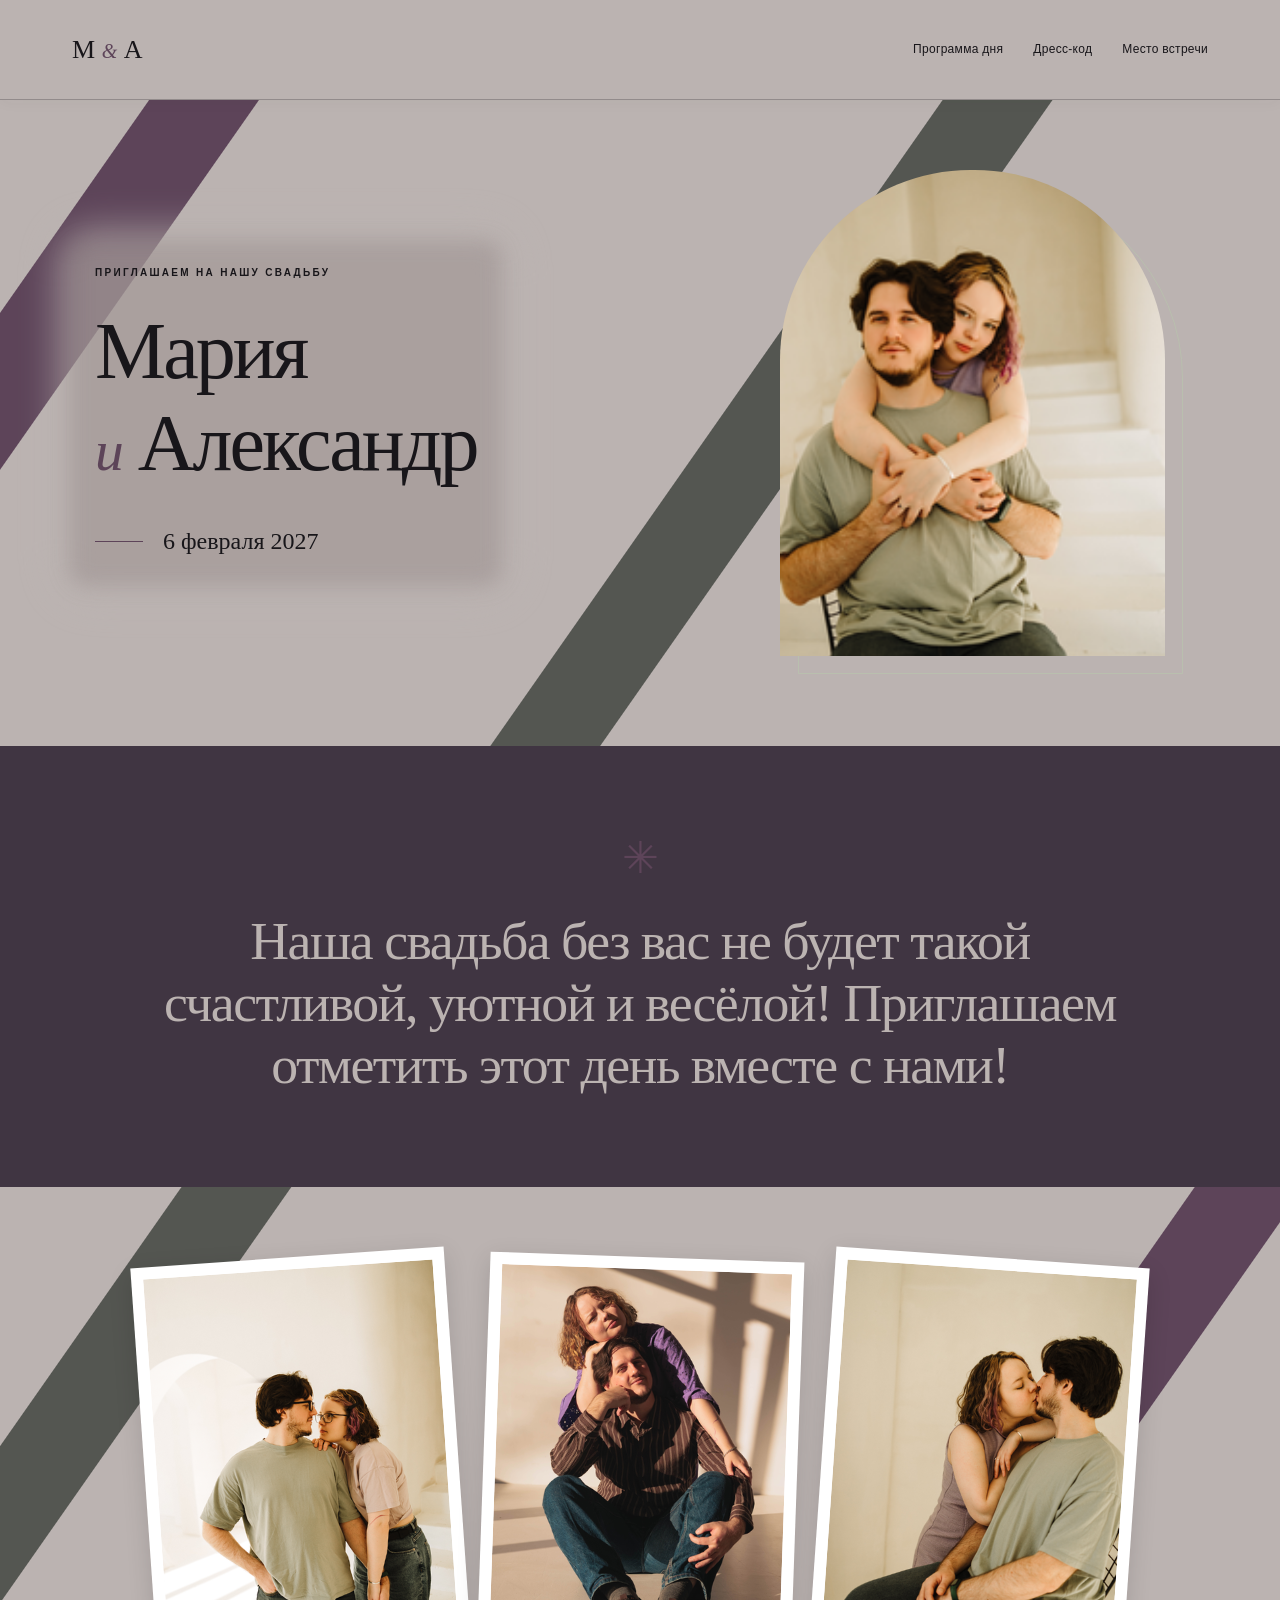
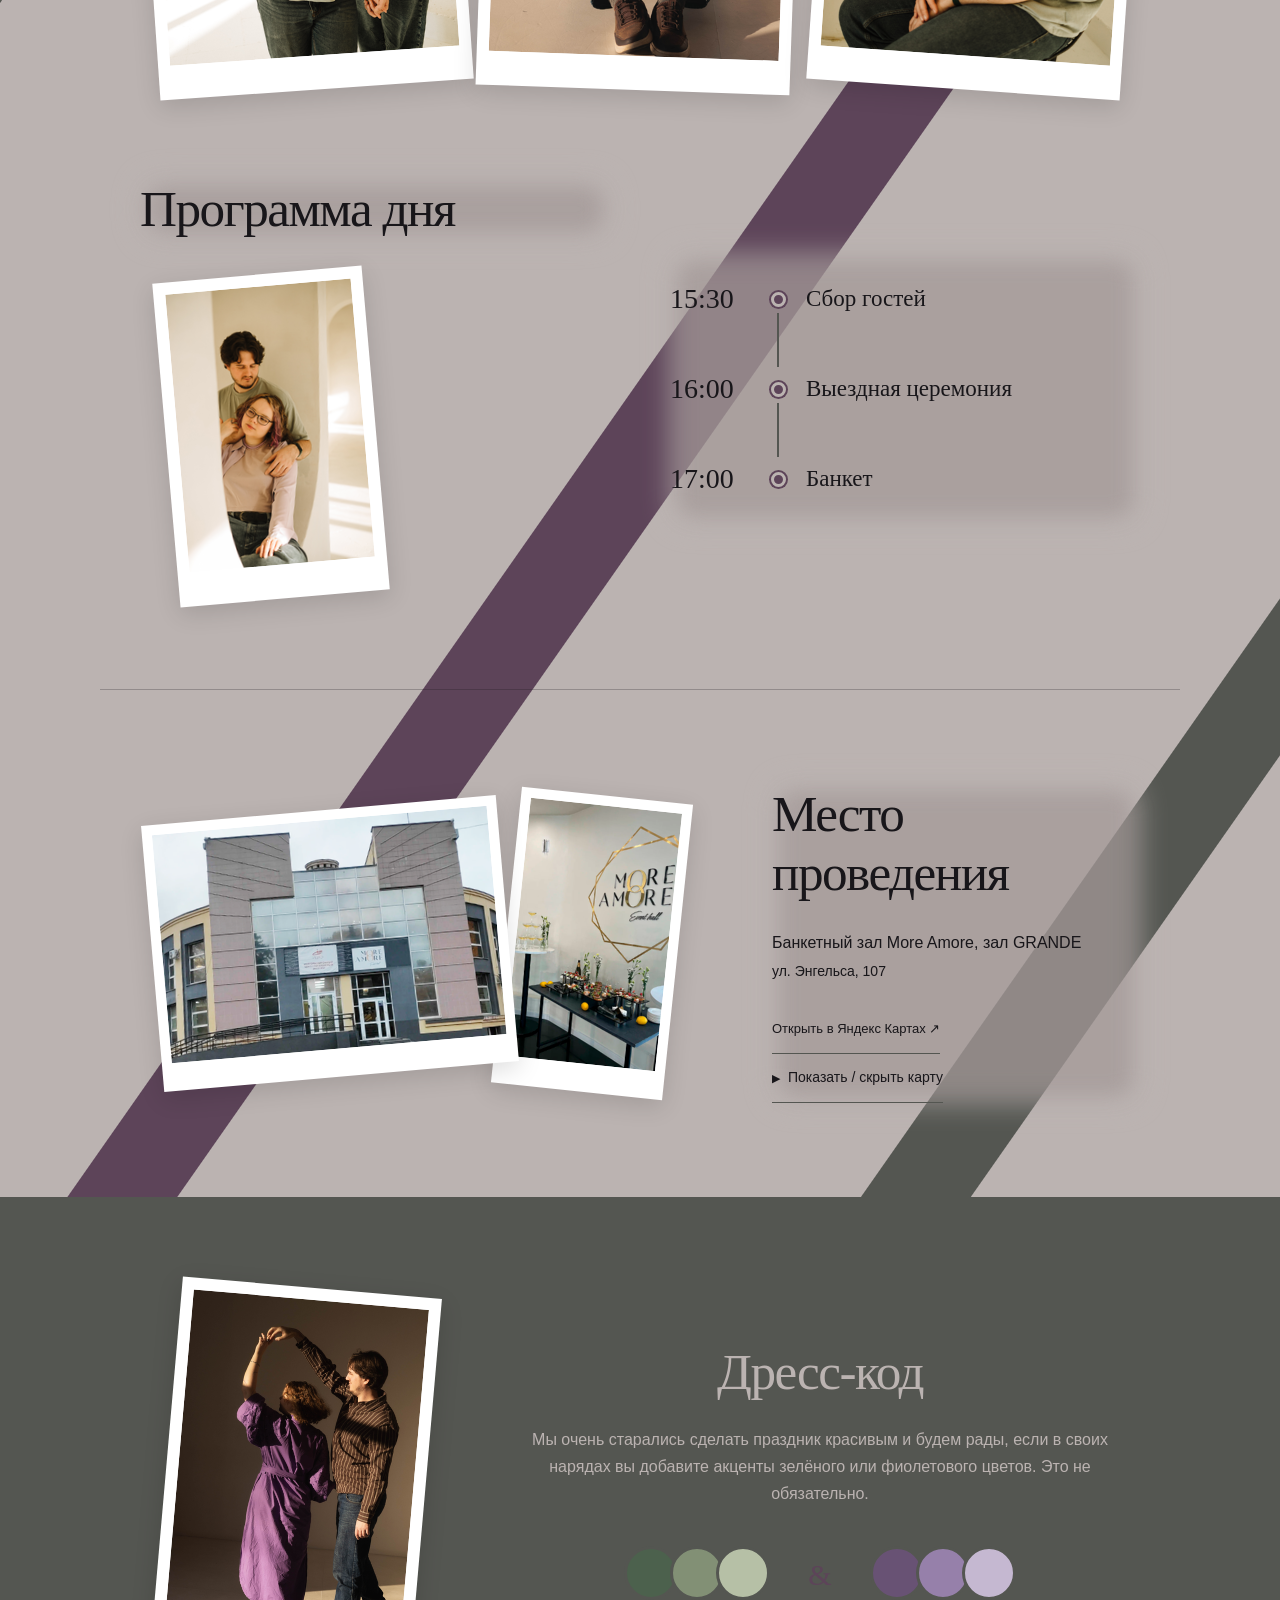
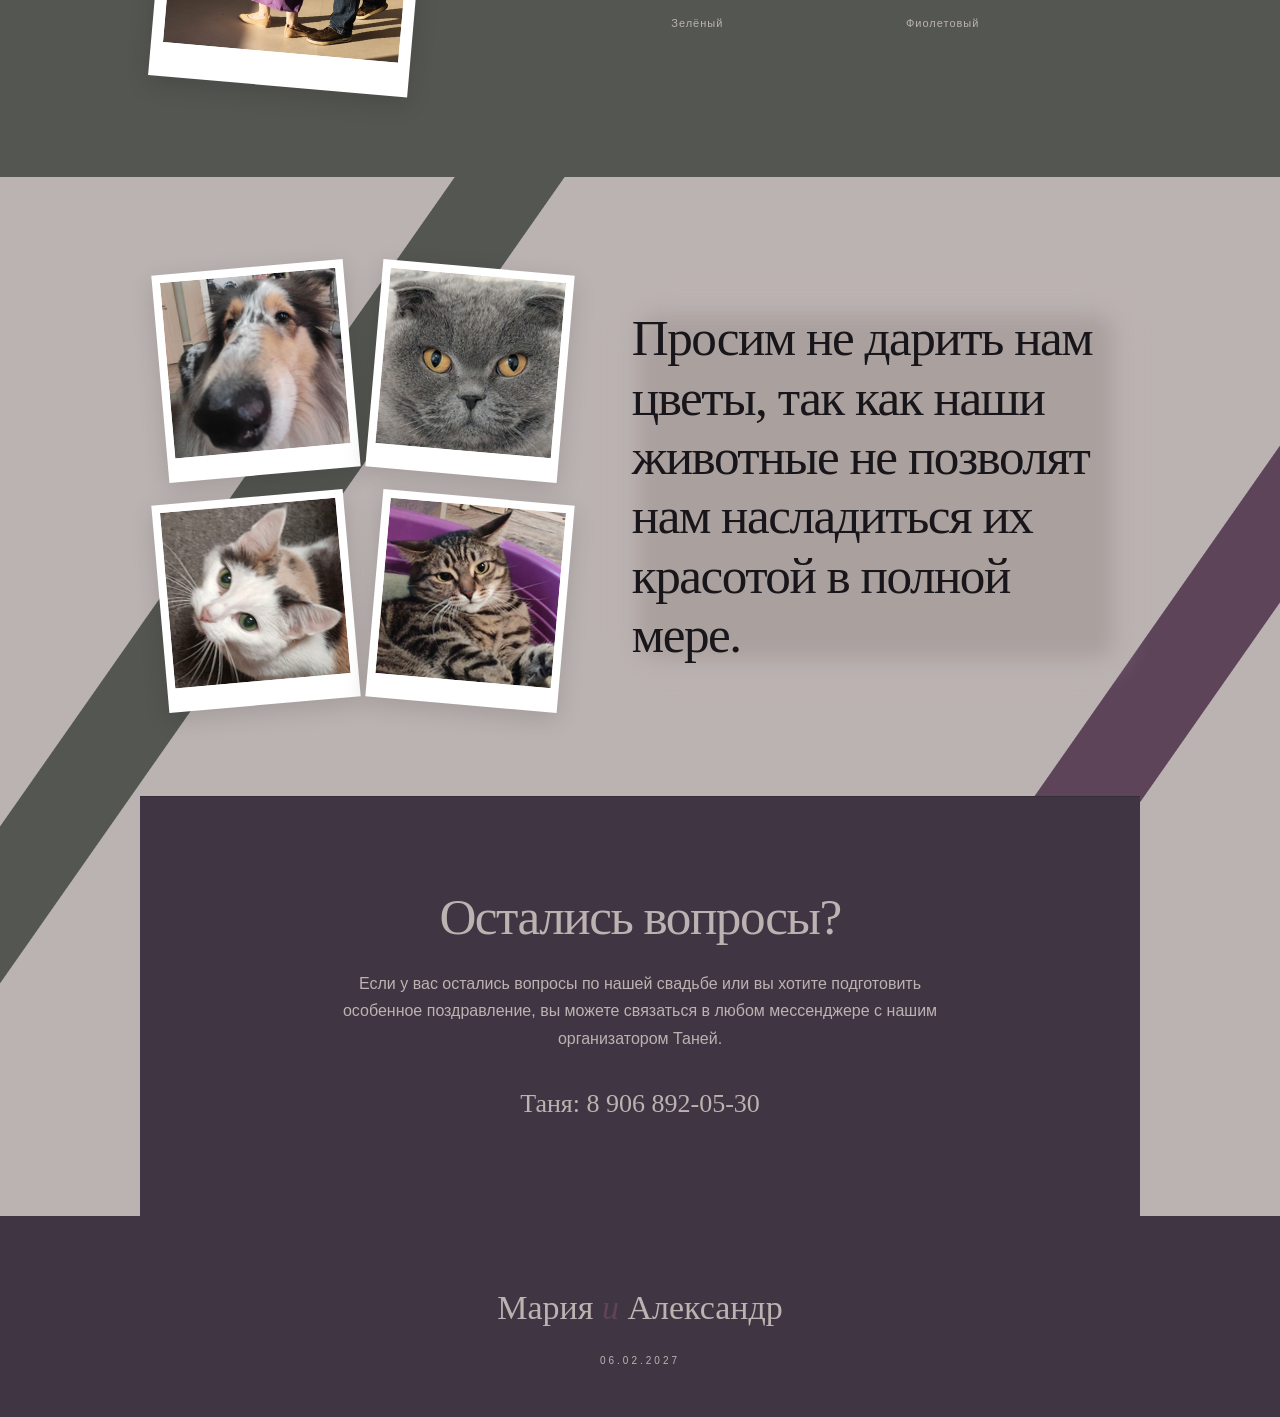
==== index.html @ 4d0e6986 "Add wedding invitation project" ====
<!doctype html>
<html lang="ru">
<head>
  <meta charset="utf-8">
  <meta name="viewport" content="width=device-width, initial-scale=1, viewport-fit=cover">
  <meta name="format-detection" content="telephone=no">
  <meta name="description" content="Приглашаем на свадьбу Марии и Александра 6 февраля 2027 года. Программа дня, место встречи и пожелания для гостей.">
  <meta name="theme-color" content="  #E7DCEC">
  <title>Мария и Александр — 6 февраля 2027</title>
  <link rel="stylesheet" href="styles.css">
  <script src="screen-image-previews.js" defer></script>
  <script src="map-disclosure.js" defer></script>
</head>
<body class="wedding-page">
  <header class="masthead"><a class="monogram" href="#home" aria-label="В начало приглашения">М <span>&</span> А</a><nav aria-label="Разделы приглашения"><a href="#day">Программа дня</a><a href="#dress">Дресс-код</a><a href="#place">Место встречи</a></nav></header>
  <main id="home">
    <section class="hero hero--readable" aria-labelledby="names">
      <div class="hero-copy">
        <p class="eyebrow">ПРИГЛАШАЕМ НА НАШУ СВАДЬБУ</p>
        <h1 id="names">Мария<br><span class="ampersand">и</span> Александр</h1>
        <div class="hero-date"><span class="date-line"></span><time datetime="2027-02-06">6 февраля 2027</time></div>
      </div>
      <figure class="hero-photo"><picture class="screen-preview photo-frame" style="--photo-ratio: 493 / 622"><source media="screen" srcset="assets/images_person/previews/9-800.png"><img data-image-id="hero" src="assets/images_person/9.jpg" width="4480" height="6720" alt="Мария и Александр" fetchpriority="high"></picture></figure>
    </section>

    <section class="invitation section-pad" aria-label="Приглашение на свадьбу">
      <span class="little-flower" aria-hidden="true">✳</span>
      
      <p>Наша свадьба без вас не будет такой счастливой, уютной и весёлой! Приглашаем отметить этот день вместе с нами!</p>
    </section>

    <div class="photo-story" aria-label="Свадебные фотокарточки">
      <figure class="photo-card"><span class="story-photo"><picture class="screen-preview photo-frame" style="--photo-ratio: 3 / 4"><source media="screen" srcset="assets/images_person/previews/3-800.png"><img data-image-id="story-2" src="assets/images_person/3.jpg" width="4480" height="6720" loading="lazy" alt="Мария и Александр"></picture></span></figure>
      <figure class="photo-card"><span class="story-photo"><picture class="screen-preview photo-frame" style="--photo-ratio: 3 / 4"><source media="screen" srcset="assets/images_person/previews/16-800.png"><img data-image-id="story" src="assets/images_person/16.jpg" width="1707" height="2560" loading="lazy" alt="Мария и Александр"></picture></span></figure>
      <figure class="photo-card"><span class="story-photo"><picture class="screen-preview photo-frame" style="--photo-ratio: 3 / 4"><source media="screen" srcset="assets/images_person/previews/6-800.png"><img data-image-id="story-3" src="assets/images_person/6.jpg" width="4480" height="6720" loading="lazy" alt="Мария и Александр"></picture></span></figure>
    </div>

    <section class="day section-pad" id="day" aria-labelledby="day-title">
      <div class="section-heading"><h2 id="day-title">Программа дня</h2><figure class="photo-card day-photo"><picture class="screen-preview photo-frame" style="--photo-ratio: 365 / 547"><source media="screen" srcset="assets/images_person/previews/13-800.png"><img data-image-id="day" src="assets/images_person/13.jpg" width="4480" height="6720" loading="lazy" alt="Мария и Александр"></picture></figure></div>
      <ol class="timeline">
        <li><time datetime="2027-02-06T15:30">15:30</time><span class="timeline-dot" aria-hidden="true"></span><h3>Сбор гостей</h3></li>
        <li><time datetime="2027-02-06T16:00">16:00</time><span class="timeline-dot" aria-hidden="true"></span><h3>Выездная церемония</h3></li>
        <li><time datetime="2027-02-06T17:00">17:00</time><span class="timeline-dot" aria-hidden="true"></span><h3>Банкет</h3></li>
      </ol>
    </section>

    <section class="place place--wide-photo section-pad" id="place" aria-labelledby="place-title">
      <div class="location-photos"><figure class="location-exterior"><picture class="screen-preview photo-frame" style="--photo-ratio: 868 / 592"><source media="screen" srcset="assets/images/previews/location_1-800.png"><img data-image-id="location-exterior" src="assets/images/location_1.png" width="868" height="592" loading="lazy" alt="Фасад здания More Amore и вход в банкетный зал"></picture></figure><figure class="location-interior"><picture class="screen-preview photo-frame" style="--photo-ratio: 363 / 621"><source media="screen" srcset="assets/images/previews/location_2-200.png"><img data-image-id="location-interior" src="assets/images/location_2.png" width="363" height="621" loading="lazy" alt="Интерьер More Amore: зона с фуршетным столом"></picture></figure></div>
      <div class="place-copy"><h2 id="place-title">Место проведения</h2><p class="venue">Банкетный зал More Amore, зал GRANDE</p><p class="address">ул. Энгельса, 107</p>
        <p><a class="map-link" href="https://yandex.ru/maps/-/CXfKfY5Y" target="_blank" rel="noopener noreferrer">Открыть в Яндекс Картах ↗</a></p>
        <button class="map-toggle" type="button" aria-expanded="false" aria-controls="venue-map">Показать / скрыть карту</button>
      </div>
      <div class="venue-map" id="venue-map" hidden>
        <a href="https://yandex.ru/maps/org/more_amore/31075054813/?utm_medium=mapframe&amp;utm_source=maps" class="map-credit" style="top:0">Море Аморе</a>
        <a href="https://yandex.ru/maps/56/chelyabinsk/category/banquet_hall/184108315/?utm_medium=mapframe&amp;utm_source=maps" class="map-credit" style="top:14px">Банкетный зал в Челябинске</a>
        <a href="https://yandex.ru/maps/56/chelyabinsk/category/rental_of_venues_for_cultural_events/15215599314/?utm_medium=mapframe&amp;utm_source=maps" class="map-credit" style="top:28px">Аренда площадок для культурно-массовых мероприятий в Челябинске</a>
        <iframe title="Море Аморе — место проведения свадьбы на Яндекс Картах" src="https://yandex.ru/map-widget/v1/org/more_amore/31075054813/?ll=61.381093%2C55.147762&amp;z=16" width="560" height="400" loading="lazy" allowfullscreen></iframe>
      </div>
    </section>

    <section class="dress section-pad" id="dress" aria-labelledby="dress-title"><figure class="photo-card dress-photo"><picture class="screen-preview photo-frame" style="--photo-ratio: 452 / 678"><source media="screen" srcset="assets/images_person/previews/2-800.png"><img data-image-id="dress" src="assets/images_person/2.jpg" width="1707" height="2560" loading="lazy" alt="Мария и Александр"></picture></figure><div class="dress-copy"><h2 id="dress-title">Дресс-код</h2><p>Мы очень старались сделать праздник красивым и будем рады, если в своих нарядах вы добавите акценты зелёного или фиолетового цветов. Это не обязательно.</p><div class="palette"><div><div class="swatches greens" aria-hidden="true"><span></span><span></span><span></span></div><span>Зелёный</span></div><span class="palette-and" aria-hidden="true">&</span><div><div class="swatches purples" aria-hidden="true"><span></span><span></span><span></span></div><span>Фиолетовый</span></div></div></div></section>

    <section class="wishes section-pad" aria-label="Пожелание о цветах"><div class="animal-cards"><figure><picture class="screen-preview photo-frame" style="--photo-ratio: 718 / 718"><source media="screen" srcset="animals/previews/photo_5373163315078570329_y-400.png"><img data-image-id="animal-1" src="animals/photo_5373163315078570329_y.jpg" loading="lazy" alt="Собака крупным планом" width="718" height="718"></picture></figure><figure><picture class="screen-preview photo-frame" style="--photo-ratio: 964 / 964"><source media="screen" srcset="animals/previews/photo_5417868611755386280_y-800.png"><img data-image-id="animal-2" src="animals/photo_5417868611755386280_y.jpg" loading="lazy" alt="Серый кот с янтарными глазами" width="964" height="964"></picture></figure><figure><picture class="screen-preview photo-frame" style="--photo-ratio: 794 / 794"><source media="screen" srcset="animals/previews/photo_5417868611755386284_y-400.png"><img data-image-id="animal-3" src="animals/photo_5417868611755386284_y.jpg" loading="lazy" alt="Трёхцветная кошка с зелёными глазами" width="794" height="794"></picture></figure><figure><picture class="screen-preview photo-frame" style="--photo-ratio: 568 / 568"><source media="screen" srcset="animals/previews/photo_5417868611755386286_y-400.png"><img data-image-id="animal-4" src="animals/photo_5417868611755386286_y.jpg" loading="lazy" alt="Полосатый кот" width="568" height="568"></picture></figure></div><p class="flowers-message">Просим не дарить нам цветы, так как наши животные не позволят нам насладиться их красотой в полной мере.</p></section>

    <section class="contact section-pad" aria-labelledby="contact-title"><h2 id="contact-title">Остались вопросы?</h2><p>Если у вас остались вопросы по нашей свадьбе или вы хотите подготовить особенное поздравление, вы можете связаться в любом мессенджере с нашим организатором Таней.</p><p class="phone">Таня: <span>8 906 892-05-30</span></p></section>
  </main>
  <footer><div>Мария <span>и</span> Александр</div><time datetime="2027-02-06">06.02.2027</time></footer>
</body>
</html>
---- styles.css ----
:root{color-scheme:light;--paper:#f7f5ef;--ink:#303b32;--green:#65745e;--purple:#8a789c;--line:#d9dcd1;--serif:Georgia,'Times New Roman',serif;--sans:Arial,Helvetica,sans-serif}*{box-sizing:border-box}html{scroll-padding-top:24px}body{margin:0;background:var(--paper);color:var(--ink);font-family:var(--sans);font-size:16px;line-height:1.7;padding-left:env(safe-area-inset-left);padding-right:env(safe-area-inset-right)}a{color:inherit}a:focus-visible{outline:2px solid var(--purple);outline-offset:6px}img{display:block;max-width:100%;height:auto}figure,p,h1,h2,h3{margin:0}h1,h2,h3{font-family:var(--serif);font-weight:400}h2{font-size:clamp(34px,4vw,52px);line-height:1.16;letter-spacing:-1.5px}p{color:#596056}.eyebrow{font-size:10px;letter-spacing:2.3px;font-weight:600;color:var(--green);margin-bottom:24px}.masthead{max-width:1200px;margin:auto;min-height:100px;display:flex;align-items:center;justify-content:space-between;border-bottom:1px solid var(--line);padding:16px 32px;font-size:10px;letter-spacing:1.6px}.masthead a{text-decoration:none}.monogram{font:26px var(--serif);letter-spacing:0}.monogram span{color:var(--purple);font-style:italic;font-size:20px}.masthead>a:last-child{padding:12px 0}.masthead>a:last-child span{margin-left:14px}.hero{max-width:1200px;margin:0 auto;position:relative;display:grid;grid-template-columns:1.15fr 1fr;align-items:center;gap:30px;padding:70px 75px 90px 55px}.hero h1{font-size:clamp(52px,6.4vw,80px);line-height:1.15;letter-spacing:-3px}.ampersand{color:var(--purple);font-style:italic;font-size:.72em}.hero-date{display:flex;align-items:center;gap:20px;margin-top:32px;font-family:var(--serif);font-size:24px}.date-line{width:48px;height:1px;background:var(--purple)}.hero-note{font-size:13px;line-height:1.8;margin-top:28px}.hero-photo{position:relative;max-width:385px;justify-self:end;width:100%}.hero-photo:before{content:'';position:absolute;inset:18px -18px -18px 18px;border:1px solid #b9bfae;border-radius:190px 190px 0 0;z-index:-1}.hero-photo img{width:100%;border-radius:190px 190px 0 0}.hero-photo figcaption{font-size:8px;letter-spacing:1.8px;text-align:center;margin-top:18px}.hero-side{position:absolute;right:12px;top:40%;writing-mode:vertical-rl;font-size:8px;letter-spacing:2px;color:var(--green)}.section-pad{padding:90px 40px}.invitation{text-align:center;background:#eeeee5}.invitation>p:last-child{max-width:560px;margin:25px auto 0;font-size:16px}.little-flower{display:block;font-size:44px;line-height:1;color:var(--purple);margin-bottom:30px}.invitation h2{font-size:clamp(36px,4.2vw,54px)}.day{max-width:1080px;margin:auto;display:grid;grid-template-columns:1fr 1fr;gap:60px}.section-heading>p:last-child{font-size:14px;margin-top:24px}.timeline{list-style:none;padding:0;margin:0}.timeline li{display:grid;grid-template-columns:80px 24px 1fr;align-items:center;gap:16px;position:relative;min-height:90px}.timeline time{font:28px var(--serif);color:var(--purple)}.timeline-dot{width:7px;height:7px;background:var(--green);border-radius:50%;justify-self:center;position:relative}.timeline li:not(:last-child) .timeline-dot:after{content:'';position:absolute;top:14px;left:3px;height:62px;width:1px;background:var(--line)}.timeline h3{font-size:23px;line-height:1.3}.place{display:grid;grid-template-columns:1fr 1fr;gap:80px;align-items:center;max-width:1080px;margin:auto;border-top:1px solid var(--line)}.place-art{text-align:center;background:#e7e9df;padding:44px 30px 24px}.arch{border:1px solid #a2ac97;border-radius:150px 150px 0 0;min-height:300px;max-width:260px;margin:auto;display:flex;flex-direction:column;align-items:center;justify-content:center}.arch>span:first-child{font:54px/.95 var(--serif);color:var(--green)}.arch i{font-weight:400}.arch-star{font-size:35px;color:var(--purple);margin-top:28px}.place-art>p{font-size:8px;letter-spacing:2px;margin-top:20px}.venue{margin-top:26px;font-size:16px;color:var(--ink)}.address{font-size:14px;margin-top:4px}.map-link{display:inline-flex;gap:32px;align-items:center;min-height:48px;border-bottom:1px solid var(--green);font-size:13px;text-decoration:none;margin-top:22px}.map-link:hover{color:var(--purple)}.dress{text-align:center;background:#eeebf1}.dress>p:not(.eyebrow){max-width:620px;margin:25px auto 0}.palette{display:flex;justify-content:center;align-items:center;gap:38px;margin-top:38px}.palette>div>span{font-size:11px;letter-spacing:1px;display:block;margin-top:14px}.swatches{display:flex;padding-left:8px}.swatches span{width:54px;height:54px;border-radius:50%;border:3px solid #eeebf1;margin-left:-8px}.greens span:nth-child(1){background:#4c614d}.greens span:nth-child(2){background:#829075}.greens span:nth-child(3){background:#b6c0a6}.purples span:nth-child(1){background:#685274}.purples span:nth-child(2){background:#9680aa}.purples span:nth-child(3){background:#c5b8d1}.palette-and{font:30px var(--serif);color:var(--purple);margin-bottom:28px}.wishes{max-width:1040px;margin:auto;display:grid;grid-template-columns:1fr 1fr;gap:80px;align-items:center}.wishes figure{max-width:340px;transform:rotate(-3deg);padding:12px 12px 32px;background:#fff;box-shadow:0 5px 20px #303b3210}.wishes p:not(.eyebrow){margin-top:24px;font-size:15px}.small-heart{display:block;font:40px var(--serif);color:var(--purple);margin-top:20px}.contact{text-align:center;border-top:1px solid var(--line);max-width:1000px;margin:auto}.contact>p:not(.eyebrow):not(.phone){max-width:600px;margin:24px auto 0}.phone{font-family:var(--serif);font-size:26px;margin-top:30px;color:var(--ink)}.phone span{white-space:nowrap;user-select:text;-webkit-user-select:text}footer{text-align:center;background:#e4e8dd;padding:55px 24px calc(45px + env(safe-area-inset-bottom))}footer>p{font-size:12px;letter-spacing:1px}footer>div{font:34px var(--serif);margin:18px 0;color:var(--ink)}footer>div span{font-style:italic;color:var(--purple)}footer>time{font-size:10px;letter-spacing:3px}@media(min-width:1500px){.hero{padding-top:90px;padding-bottom:110px}}@media(max-width:760px){.masthead{min-height:76px;padding:12px 24px}.masthead>span{display:none}.hero{padding:44px 28px 60px;gap:35px;grid-template-columns:1fr;text-align:center}.hero-copy{padding:0}.hero h1{font-size:clamp(48px,9vw,70px);letter-spacing:-2px}.hero h1 br{display:none}.hero h1 .ampersand{display:block;line-height:.9;margin:5px 0}.hero-date{justify-content:center;font-size:23px;margin-top:25px}.hero-note{margin-top:20px}.hero-photo{justify-self:center;width:75%;max-width:330px;margin-right:12px}.hero-side{display:none}.section-pad{padding:64px 26px}.day{grid-template-columns:1fr;gap:30px}.section-heading{text-align:center}.timeline{width:100%;max-width:390px;margin:auto}.timeline li{grid-template-columns:68px 18px 1fr;gap:12px;min-height:85px}.timeline time{font-size:26px}.timeline h3{font-size:22px}.timeline li:not(:last-child) .timeline-dot:after{height:57px}.place{grid-template-columns:1fr;gap:36px}.place-art{max-width:360px;width:100%;margin:auto}.place-copy{text-align:center}.wishes{grid-template-columns:1fr;gap:42px}.wishes figure{max-width:290px;width:85%;margin:auto}.wishes>div{text-align:center}.palette{gap:18px}.swatches span{width:46px;height:46px}.phone{font-size:23px}.eyebrow{font-size:9px;letter-spacing:1.8px;margin-bottom:20px}}@media(prefers-reduced-motion:reduce){html{scroll-behavior:auto}}@media print{.hero,.section-pad{padding:25px}.masthead,.hero-side{display:none}body{background:white}.hero{grid-template-columns:1fr 1fr}.hero h1{font-size:44px}.hero-photo{max-width:220px}section{break-inside:avoid}a{color:inherit}}

.venue-map{grid-column:1/-1;position:relative;overflow:hidden;min-width:0;border:1px solid var(--line);background:#e7e9df}.map-credit{color:#eee;font-size:12px;position:absolute;left:0}.venue-map iframe{position:relative;display:block;width:100%;height:400px;border:0}@media(max-width:760px){.venue-map iframe{height:340px}}

.photo-story{max-width:1080px;margin:auto;padding:70px 40px 0;display:grid;grid-template-columns:1fr 1.3fr 1fr;gap:24px;align-items:center}.photo-story img{width:100%;height:auto}.location-exterior{min-width:0}.location-exterior img{width:100%;height:auto}.location-interior{grid-column:1/-1;justify-self:center;width:100%;max-width:381px}.location-interior img{width:100%;height:auto}.place-copy{min-width:0}
@media(max-width:760px){.photo-story{padding:48px 26px 0;grid-template-columns:1fr 1fr;gap:16px}.photo-story figure:nth-child(2){grid-column:1/-1;grid-row:2;max-width:460px;justify-self:center}.location-interior{max-width:320px}}

html{scroll-padding-top:120px}.masthead{position:sticky;top:0;z-index:20;max-width:none;background:var(--paper);padding-left:max(24px,calc((100% - 1136px)/2));padding-right:max(24px,calc((100% - 1136px)/2));box-shadow:0 3px 14px #303b3208}.masthead nav{display:flex;align-items:center;gap:30px;font-size:12px;letter-spacing:.3px}.masthead nav a{padding:12px 0}.masthead nav a:hover{color:var(--purple)}.location-photos{display:grid;grid-template-columns:1fr .65fr;gap:0;align-items:center;padding:15px 12px}.location-photos figure{background:white;padding:10px 10px 28px;box-shadow:0 6px 22px #303b3220;min-width:0;width:100%;max-width:none}.location-photos .location-exterior{transform:rotate(-5deg);z-index:1}.location-photos .location-interior{grid-column:auto;transform:rotate(6deg);margin-left:-5px}.location-photos img{width:100%;height:auto}.map-disclosure{grid-column:1/-1;min-width:0}.map-disclosure summary{cursor:pointer;width:fit-content;padding:12px 0;border-bottom:1px solid var(--green);font-size:14px}.map-disclosure summary:focus-visible{outline:2px solid var(--purple);outline-offset:5px}.map-disclosure>p{margin-bottom:20px}.map-disclosure .map-link{margin-top:6px}
@media(max-width:760px){html{scroll-padding-top:115px}.masthead{gap:16px;padding:12px 18px;min-height:76px}.masthead nav{gap:8px 16px;flex-wrap:wrap;justify-content:flex-end;font-size:11px;line-height:1.4}.masthead nav a{padding:5px 0}.monogram{flex-shrink:0}.location-photos{max-width:480px;margin:auto;padding:15px 10px}.map-disclosure summary{margin:auto}}
@media print{.masthead{display:none}}

/* Rare, soft diagonal ribbons on the warm backgrounds. */
:root{--ribbons:repeating-linear-gradient(125deg,transparent 0 179px,#775C87 180px 269px,transparent 270px 829px,#70906B 830px 919px,transparent 920px 1480px)}
body{background-image:var(--ribbons)}.invitation{background-color:#eeeee5;background-image:var(--ribbons);background-position:120px 0}.photo-story{display:block;max-width:660px;padding:70px 55px 0}.photo-card{background:#fff;padding:12px 12px 34px;box-shadow:0 7px 24px #303b321a;max-width:100%;transform:rotate(-3deg)}.photo-card img{width:100%;height:auto}.photo-story .photo-card{transform:rotate(2deg)}.day{align-items:center}.day-photo{width:210px;margin:35px 0 0 26px;transform:rotate(-5deg)}.dress{display:grid;grid-template-columns:minmax(0,290px) minmax(0,620px);align-items:center;justify-content:center;gap:70px}.dress-photo{width:260px;justify-self:center;transform:rotate(5deg)}.dress-copy{min-width:0}.dress-copy>p{margin:25px auto 0}.wishes figure{transform:rotate(-4deg)}
@media(max-width:760px){.photo-story{padding:48px 32px 0;max-width:520px}.day-photo{width:180px;margin:32px auto 0}.dress{grid-template-columns:1fr;gap:42px}.dress-copy{grid-row:1}.dress-photo{width:210px}.photo-card{padding:10px 10px 28px}}

.invitation>p:last-child{font-family:var(--serif);font-weight:400;font-size:clamp(36px,4.2vw,54px);line-height:1.16;letter-spacing:-1.5px;color:var(--ink);max-width:960px;margin:0 auto}.photo-story figure{padding:0;background:none;box-shadow:none;transform:none}

.invitation{background-image:none}

/* Shared palette; all reading text stays neutral. */
:root{--paper:#E7DCEC;--ink:#252525;--green:#70906B;--purple:#775C87;--line:#938b9660}
p,.eyebrow,.timeline time,.venue,.address,.phone{color:var(--ink)}.masthead nav a:hover,.map-link:hover{color:var(--ink);text-decoration:underline}.invitation{background:#B8C6C2}.dress{background:#C4A0CC}.swatches span{border-color:#C4A0CC}footer{background:#B8C6C2}.map-credit{color:#252525}

.wishes{grid-template-columns:1fr 1.2fr;gap:65px}.animal-cards{display:grid;grid-template-columns:1fr 1fr;gap:22px;min-width:0}.wishes .animal-cards figure{width:100%;max-width:none;margin:0;padding:8px 8px 24px;transform:rotate(-5deg);background:#fff;box-shadow:0 5px 20px #0002}.wishes .animal-cards figure:nth-child(even){transform:rotate(5deg)}.animal-cards img{width:100%;height:auto}.wishes p.flowers-message{font-family:var(--serif);font-size:clamp(34px,4vw,52px);font-weight:400;line-height:1.16;letter-spacing:-1.5px;margin:0;color:var(--ink)}
@media(max-width:760px){.wishes{grid-template-columns:1fr;gap:38px}.animal-cards{max-width:360px;margin:auto;gap:20px}.wishes p.flowers-message{text-align:center}}

.contact{background:#B8C6C2}
.timeline-dot{width:15px;height:15px;background:var(--purple);border:3px solid var(--paper);box-shadow:0 0 0 2px var(--purple)}.timeline li:not(:last-child) .timeline-dot:after{top:18px;left:3px;height:54px;width:2px;background:var(--green)}
@media(max-width:760px){.timeline li:not(:last-child) .timeline-dot:after{height:49px}}

/* Two feathered layers, matching the light text backings in index-a6. */
.hero-copy,.section-heading>h2,.timeline,.place-copy,.wishes p.flowers-message{position:relative;isolation:isolate;background:transparent;box-shadow:none;border-radius:0}
:where(.hero-copy,.section-heading>h2,.timeline,.place-copy,.wishes p.flowers-message)::before,
:where(.hero-copy,.section-heading>h2,.timeline,.place-copy,.wishes p.flowers-message)::after {
  content: "";
  position: absolute;
  pointer-events: none;
  border-radius: 18px;
}
:where(.hero-copy,.section-heading>h2,.timeline,.place-copy,.wishes p.flowers-message)::before {
  inset: 0;
  z-index: -2;
  background: var(--color-page);
  opacity: .65;
  filter: blur(14px);
}
:where(.hero-copy,.section-heading>h2,.timeline,.place-copy,.wishes p.flowers-message)::after {
  inset: 7px;
  z-index: -1;
  background: var(--color-soft-backing);
  filter: blur(10px);
}

/* Palette v6, shared with the A6 invitation. */
:root {
  --color-browser-background: #d3cdd6;
  --color-text: #18161a;
  --color-page: #bbb3b1;
  --color-purple: #5d4459;
  --color-green: #545651;
  --color-shadow: #0002;
  --color-panel: rgba(125, 113, 111, .28);
  --color-sage-panel: #403542;
  --color-lilac-panel: #545651;
  --color-palette-green-dark: #4c614d;
  --color-palette-green-medium: #829075;
  --color-palette-green-light: #b6c0a6;
  --color-palette-purple-dark: #685274;
  --color-palette-purple-medium: #9680aa;
  --color-palette-purple-light: #c5b8d1;
  --color-photo-card: #fff;
  --color-hero-backing: rgba(125, 113, 111, .28);
  --color-soft-backing: rgba(125, 113, 111, .28);
  --color-transparent: transparent;
}
:root{--paper:var(--color-page);--ink:var(--color-text);--green:var(--color-green);--purple:var(--color-purple);--line:rgba(24,22,26,.25);--ribbons:repeating-linear-gradient(125deg,var(--color-transparent) 0 179px,var(--color-purple) 180px 269px,var(--color-transparent) 270px 829px,var(--color-green) 830px 919px,var(--color-transparent) 920px 1480px)}
body{background-color:var(--color-page);color:var(--color-text)}
p,.eyebrow,.timeline time,.venue,.address,.phone{color:var(--color-text)}
.invitation,.contact,footer{background:var(--color-sage-panel);color:var(--color-page)}
.dress{background:var(--color-lilac-panel);color:var(--color-page)}
.invitation p,.invitation>p:last-child,.dress p,.contact p,.contact .phone,footer p,footer>div{color:var(--color-page)}
.swatches span{border-color:var(--color-lilac-panel)}
.greens span:nth-child(1){background:var(--color-palette-green-dark)}.greens span:nth-child(2){background:var(--color-palette-green-medium)}.greens span:nth-child(3){background:var(--color-palette-green-light)}
.purples span:nth-child(1){background:var(--color-palette-purple-dark)}.purples span:nth-child(2){background:var(--color-palette-purple-medium)}.purples span:nth-child(3){background:var(--color-palette-purple-light)}
.hero-copy::after{background:var(--color-hero-backing)}
/* Fade the ribbons into the paper behind the names, keeping them around the composition. */
.hero--readable .hero-copy {
  --hero-backing-y: 36px;
  --hero-backing-x: 38px;
  --hero-backing-gap: 12px;
  width: fit-content;
  max-width: 100%;
}
.hero--readable .hero-copy::before {
  inset: calc(-1 * var(--hero-backing-y)) calc(-1 * var(--hero-backing-x));
  z-index: -2;
  background: var(--color-page);
  filter: blur(18px);
  border-radius: 36px;
}
.hero--readable .hero-copy::after {
  content: "";
  position: absolute;
  inset: calc(var(--hero-backing-gap) - var(--hero-backing-y)) calc(var(--hero-backing-gap) - var(--hero-backing-x));
  z-index: -1;
  pointer-events: none;
  background: var(--color-hero-backing);
  filter: blur(10px);
  border-radius: 18px;
}
@media (max-width: 760px) {
  /* Shift only the first ribbon; changing its stops avoids wrapping at the right edge. */
  .wedding-page {
    /* Project the horizontal shift onto the 125-degree gradient. */
    --top-ribbon-offset: calc(15mm * .8191520443);
    background-image:
      linear-gradient(125deg,
        var(--paper) 0 calc(179px - var(--top-ribbon-offset)),
        var(--color-purple) calc(180px - var(--top-ribbon-offset)) calc(269px - var(--top-ribbon-offset)),
        var(--paper) calc(270px - var(--top-ribbon-offset)) 270px,
        transparent 271px),
      var(--ribbons);
    background-repeat: no-repeat, repeat;
  }
  .hero--readable .hero-copy {
    --hero-backing-y: 32px;
    --hero-backing-x: 30px;
    justify-self: center;
  }
  .hero--readable .hero-copy::before {
    filter: blur(14px);
  }
}
.section-heading>h2::after,.timeline::after,.place-copy::after{background:var(--color-panel)}
.photo-card,.location-photos figure,.wishes .animal-cards figure{background:var(--color-photo-card);box-shadow:0 7px 24px var(--color-shadow)}
.venue-map{background:var(--color-page)}

/* The old photo was 660 - 2 * 55 = 550px wide; the three cards span 990px (1.8x). */
.photo-story {
  display: grid;
  grid-template-columns: repeat(3, minmax(0, 1fr));
  max-width: 1100px;
  margin: auto;
  padding: 70px 55px 0;
  gap: 24px;
  align-items: center;
}

.photo-story > .photo-card {
  min-width: 0;
  max-width: none;
  width: 100%;
  margin: 0;
  padding: 12px 12px 34px;
  background: var(--color-photo-card);
  box-shadow: 0 7px 24px var(--color-shadow);
  transform: rotate(-4deg);
}

.photo-story > .photo-card:nth-child(2) {
  grid-column: auto;
  grid-row: auto;
  max-width: none;
  justify-self: stretch;
  transform: rotate(2deg);
}

.photo-story > .photo-card:nth-child(3) { transform: rotate(4deg); }

.story-photo {
  position: relative;
  display: block;
  width: 100%;
  aspect-ratio: 3 / 4;
  overflow: hidden;
}

.photo-story .story-photo img {
  position: absolute;
  inset: 0;
  width: 100%;
  height: 100%;
  object-fit: cover;
}

@media (max-width: 760px) {
  .photo-story { padding: 48px 24px 0; gap: 12px; }
  .photo-story > .photo-card { padding: 8px 8px 22px; }
}

/* Match editor cropping; PNG previews on screen, originals in print. */
.photo-frame {
  position: relative;
  display: block;
  width: 100%;
  aspect-ratio: var(--photo-ratio);
  overflow: hidden;
}
.photo-frame > img {
  display: block;
  width: 100%;
  height: 100%;
  object-fit: cover;
  object-position: center;
}
.hero-photo > .photo-frame { border-radius: 190px 190px 0 0; }
.hero-photo > .photo-frame > img { border-radius: 0; }

/* Keep the map controls by the address and expand the map across the section. */
.place--wide-photo .location-photos {
  grid-template-columns: 1.35fr .65fr;
}
@media (min-width: 761px) {
  .place--wide-photo {
    grid-template-columns: minmax(0, 1.2fr) minmax(0, .8fr);
  }
}

.place-copy .map-toggle {
  display: block;
  width: fit-content;
  padding: 12px 0;
  border: 0;
  border-bottom: 1px solid var(--green);
  background: transparent;
  color: inherit;
  font: inherit;
  font-size: 14px;
  cursor: pointer;
}
.place-copy .map-toggle::before { content: '\25b6'; margin-right: 8px; font-size: 11px; }
.place-copy .map-toggle[aria-expanded="true"]::before { content: '\25bc'; }
.place-copy .map-toggle:focus-visible { outline: 2px solid var(--purple); outline-offset: 5px; }
@media (max-width: 760px) {
  .place-copy .map-toggle { margin-inline: auto; }
}
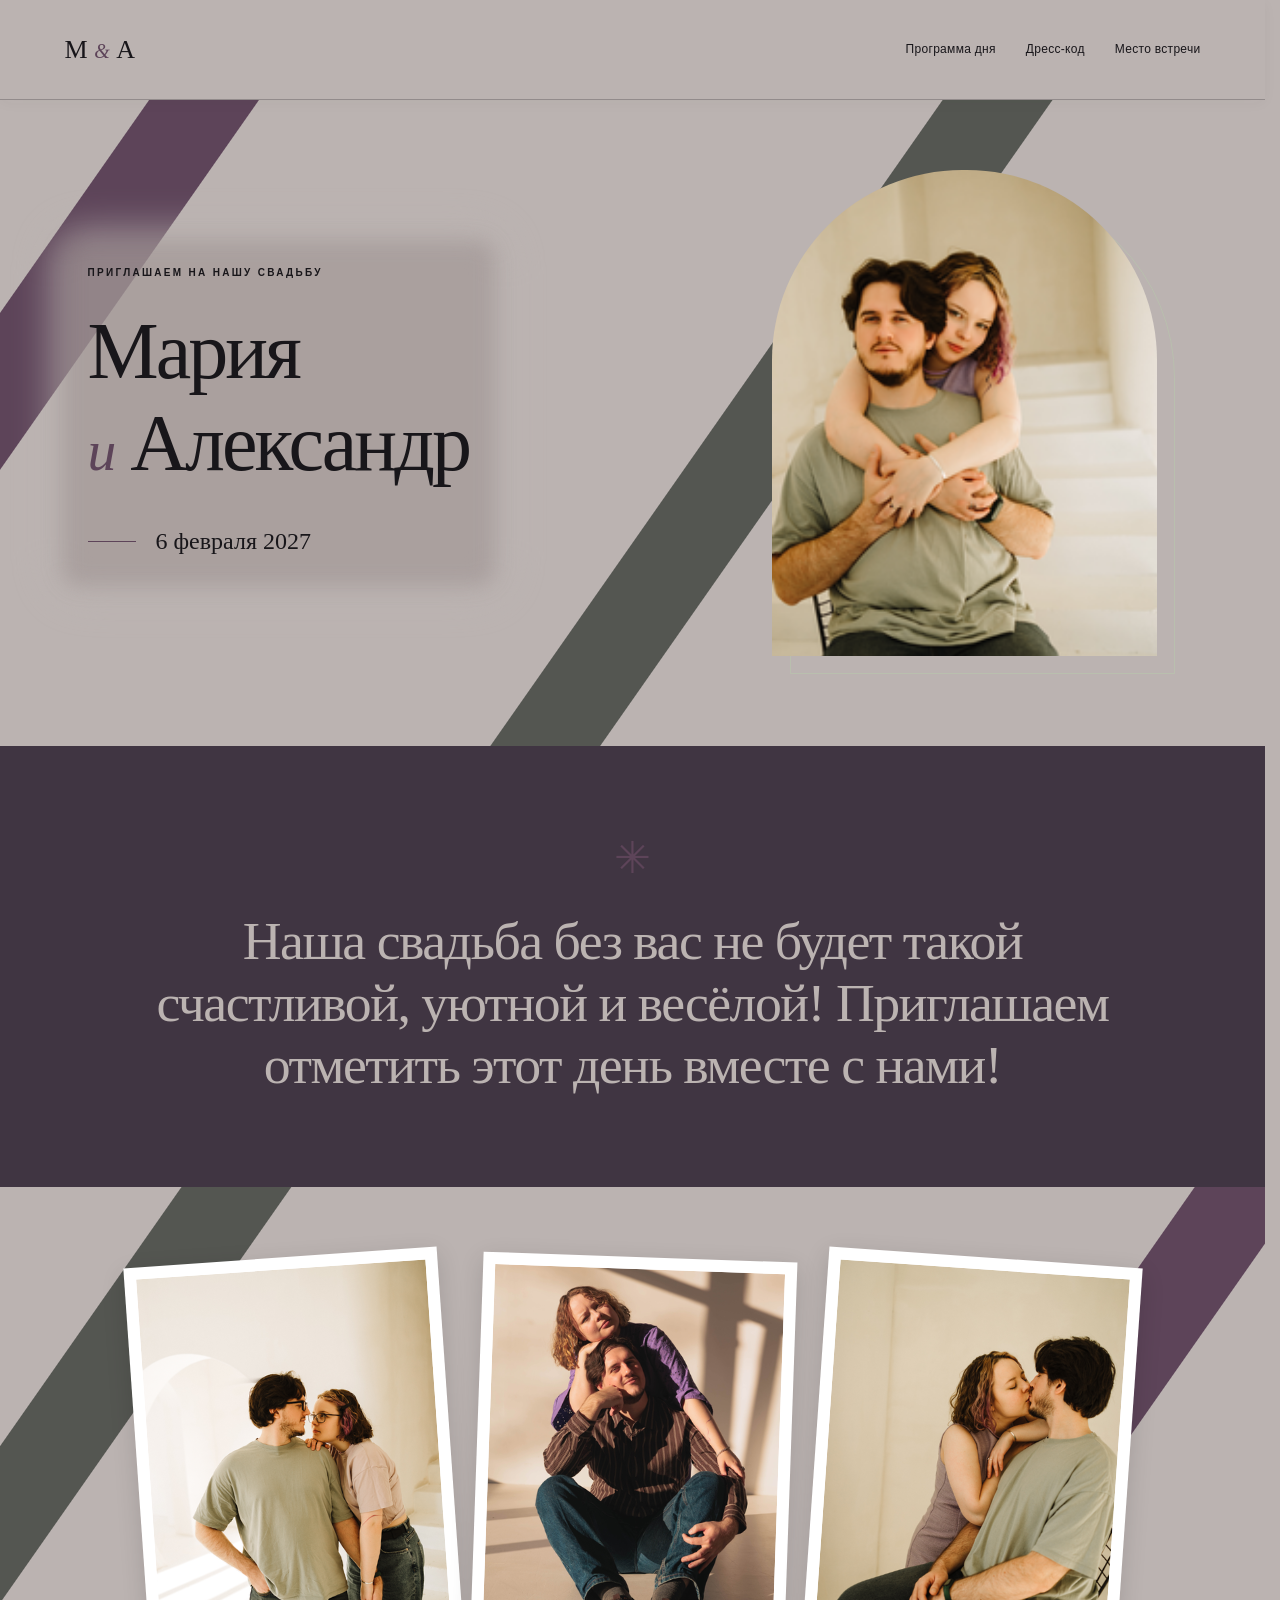
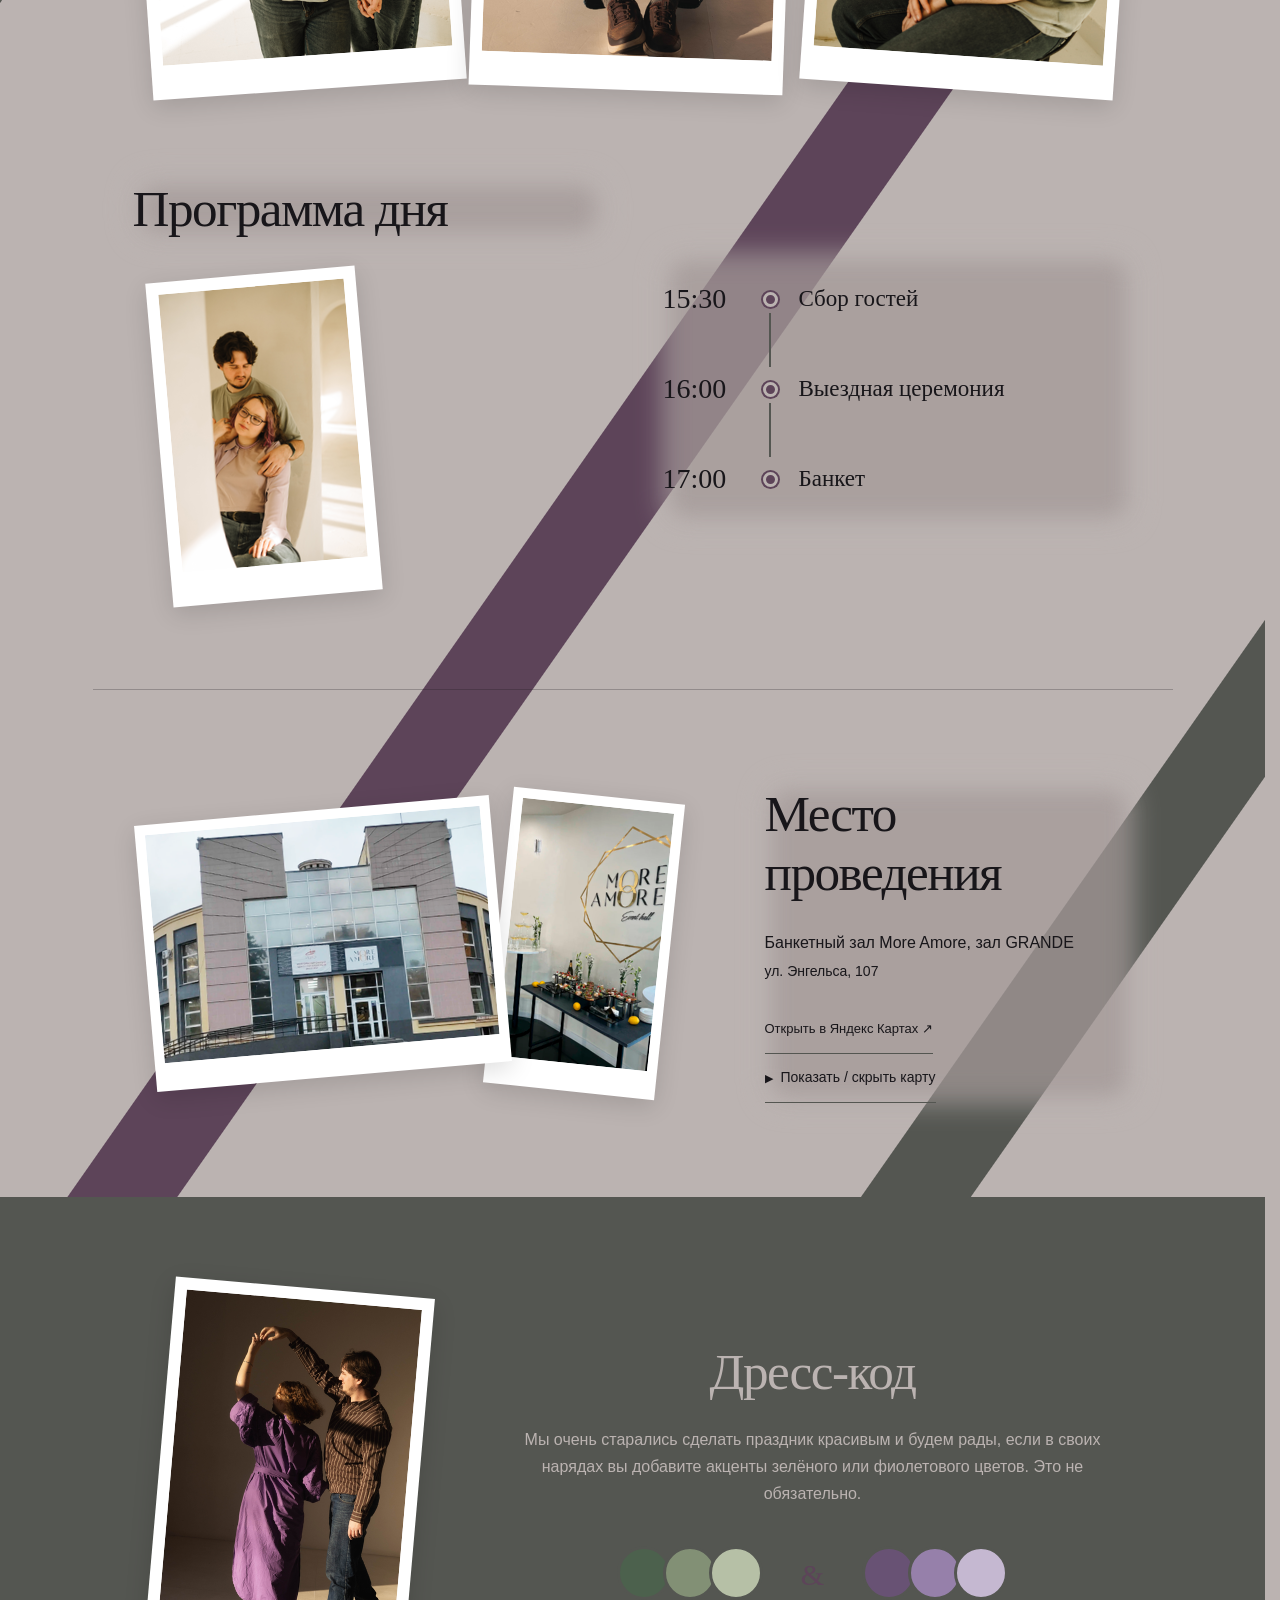
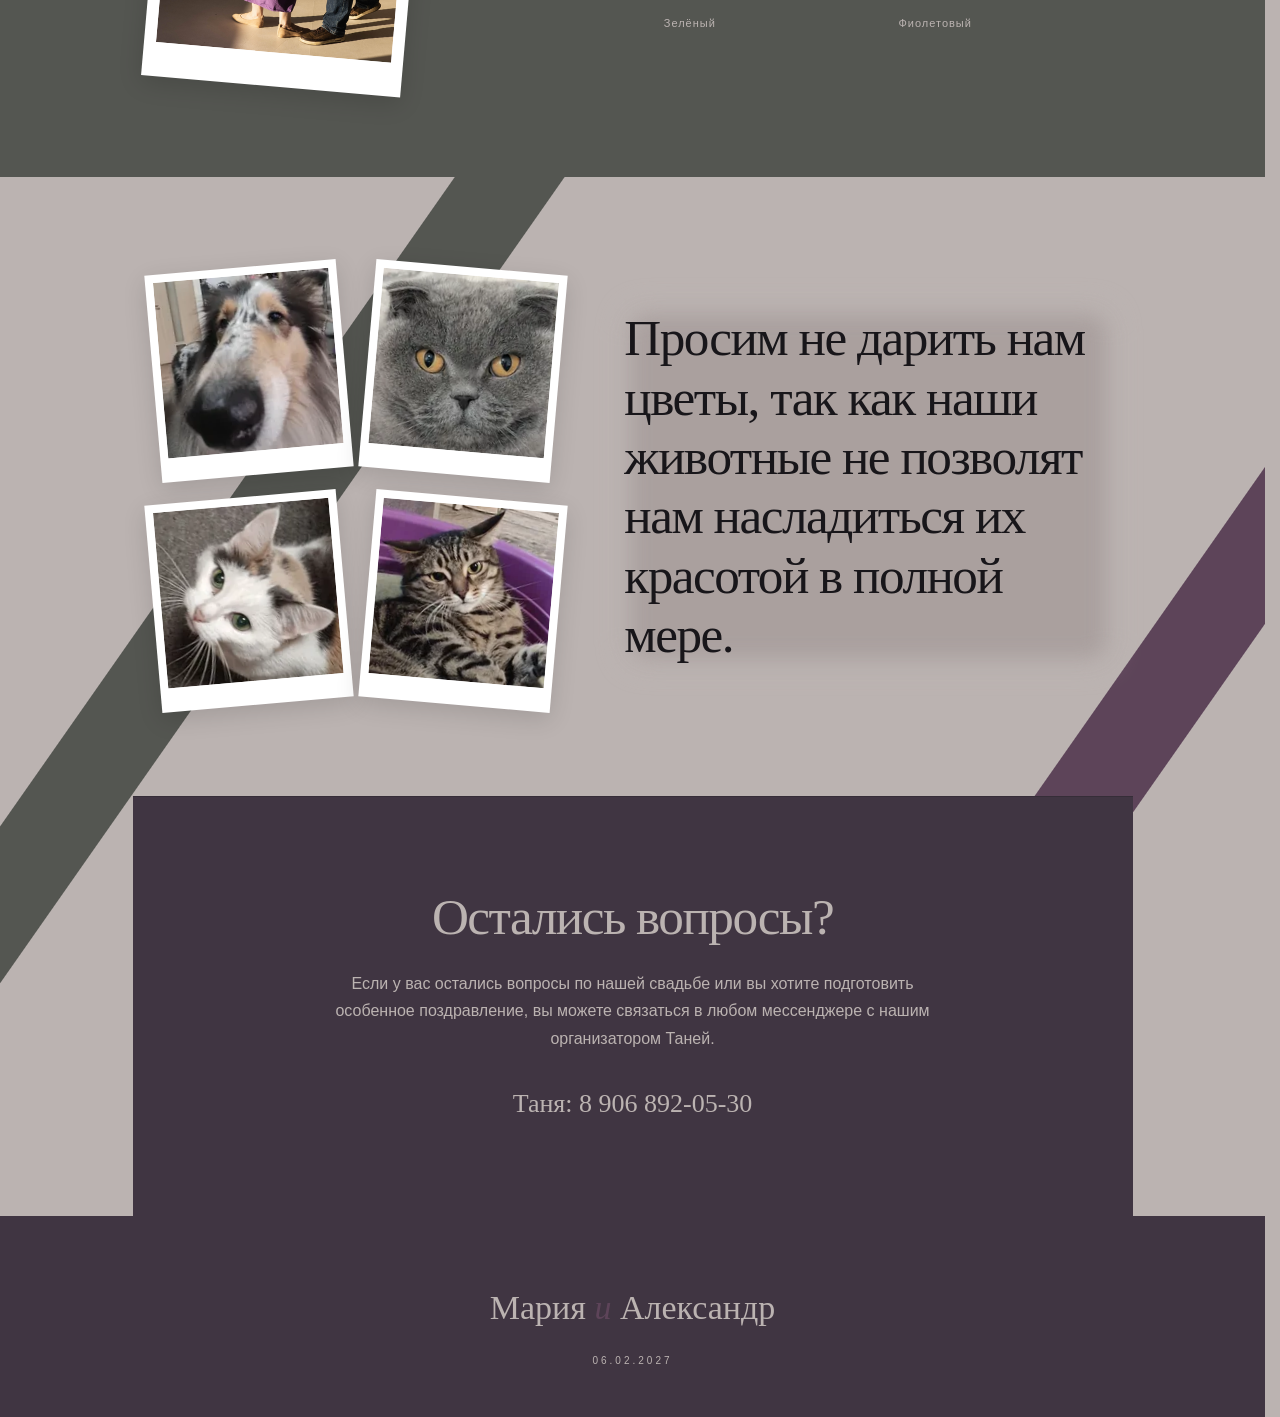
==== commit bc33353b: "Актуализировать под iphone" ====
--- a/index.html
+++ b/index.html
@@ -5,13 +5,19 @@
   <meta name="viewport" content="width=device-width, initial-scale=1, viewport-fit=cover">
   <meta name="format-detection" content="telephone=no">
   <meta name="description" content="Приглашаем на свадьбу Марии и Александра 6 февраля 2027 года. Программа дня, место встречи и пожелания для гостей.">
-  <meta name="theme-color" content="  #E7DCEC">
+  <meta name="theme-color" content="#bbb3b1">
   <title>Мария и Александр — 6 февраля 2027</title>
   <link rel="stylesheet" href="styles.css">
+  <script src="page-loader.js"></script>
+  <script src="site-layout.js" defer></script>
   <script src="screen-image-previews.js" defer></script>
   <script src="map-disclosure.js" defer></script>
 </head>
 <body class="wedding-page">
+  <div class="page-loader" role="status" aria-live="polite" aria-atomic="true">
+    <span class="page-loader__spinner" aria-hidden="true"></span>
+    <p>Пожалуйста подождите - приглашение загружается :)</p>
+  </div>
   <header class="masthead"><a class="monogram" href="#home" aria-label="В начало приглашения">М <span>&</span> А</a><nav aria-label="Разделы приглашения"><a href="#day">Программа дня</a><a href="#dress">Дресс-код</a><a href="#place">Место встречи</a></nav></header>
   <main id="home">
     <section class="hero hero--readable" aria-labelledby="names">
@@ -20,7 +26,7 @@
         <h1 id="names">Мария<br><span class="ampersand">и</span> Александр</h1>
         <div class="hero-date"><span class="date-line"></span><time datetime="2027-02-06">6 февраля 2027</time></div>
       </div>
-      <figure class="hero-photo"><picture class="screen-preview photo-frame" style="--photo-ratio: 493 / 622"><source media="screen" srcset="assets/images_person/previews/9-800.png"><img data-image-id="hero" src="assets/images_person/9.jpg" width="4480" height="6720" alt="Мария и Александр" fetchpriority="high"></picture></figure>
+      <figure class="hero-photo"><picture class="screen-preview photo-frame" style="--photo-ratio: 493 / 622; --photo-padding: 126.16633%"><source media="screen" srcset="assets/images_person/previews/9-800.png"><img data-image-id="hero" src="assets/images_person/9.jpg" width="4480" height="6720" alt="Мария и Александр" fetchpriority="high"></picture></figure>
     </section>
 
     <section class="invitation section-pad" aria-label="Приглашение на свадьбу">
@@ -30,13 +36,13 @@
     </section>
 
     <div class="photo-story" aria-label="Свадебные фотокарточки">
-      <figure class="photo-card"><span class="story-photo"><picture class="screen-preview photo-frame" style="--photo-ratio: 3 / 4"><source media="screen" srcset="assets/images_person/previews/3-800.png"><img data-image-id="story-2" src="assets/images_person/3.jpg" width="4480" height="6720" loading="lazy" alt="Мария и Александр"></picture></span></figure>
-      <figure class="photo-card"><span class="story-photo"><picture class="screen-preview photo-frame" style="--photo-ratio: 3 / 4"><source media="screen" srcset="assets/images_person/previews/16-800.png"><img data-image-id="story" src="assets/images_person/16.jpg" width="1707" height="2560" loading="lazy" alt="Мария и Александр"></picture></span></figure>
-      <figure class="photo-card"><span class="story-photo"><picture class="screen-preview photo-frame" style="--photo-ratio: 3 / 4"><source media="screen" srcset="assets/images_person/previews/6-800.png"><img data-image-id="story-3" src="assets/images_person/6.jpg" width="4480" height="6720" loading="lazy" alt="Мария и Александр"></picture></span></figure>
+      <figure class="photo-card"><span class="story-photo"><picture class="screen-preview photo-frame" style="--photo-ratio: 3 / 4; --photo-padding: 133.33333%"><source media="screen" srcset="assets/images_person/previews/3-800.png"><img data-image-id="story-2" src="assets/images_person/3.jpg" width="4480" height="6720" loading="lazy" alt="Мария и Александр"></picture></span></figure>
+      <figure class="photo-card"><span class="story-photo"><picture class="screen-preview photo-frame" style="--photo-ratio: 3 / 4; --photo-padding: 133.33333%"><source media="screen" srcset="assets/images_person/previews/16-800.png"><img data-image-id="story" src="assets/images_person/16.jpg" width="1707" height="2560" loading="lazy" alt="Мария и Александр"></picture></span></figure>
+      <figure class="photo-card"><span class="story-photo"><picture class="screen-preview photo-frame" style="--photo-ratio: 3 / 4; --photo-padding: 133.33333%"><source media="screen" srcset="assets/images_person/previews/6-800.png"><img data-image-id="story-3" src="assets/images_person/6.jpg" width="4480" height="6720" loading="lazy" alt="Мария и Александр"></picture></span></figure>
     </div>
 
     <section class="day section-pad" id="day" aria-labelledby="day-title">
-      <div class="section-heading"><h2 id="day-title">Программа дня</h2><figure class="photo-card day-photo"><picture class="screen-preview photo-frame" style="--photo-ratio: 365 / 547"><source media="screen" srcset="assets/images_person/previews/13-800.png"><img data-image-id="day" src="assets/images_person/13.jpg" width="4480" height="6720" loading="lazy" alt="Мария и Александр"></picture></figure></div>
+      <div class="section-heading"><h2 id="day-title">Программа дня</h2><figure class="photo-card day-photo"><picture class="screen-preview photo-frame" style="--photo-ratio: 365 / 547; --photo-padding: 149.86301%"><source media="screen" srcset="assets/images_person/previews/13-800.png"><img data-image-id="day" src="assets/images_person/13.jpg" width="4480" height="6720" loading="lazy" alt="Мария и Александр"></picture></figure></div>
       <ol class="timeline">
         <li><time datetime="2027-02-06T15:30">15:30</time><span class="timeline-dot" aria-hidden="true"></span><h3>Сбор гостей</h3></li>
         <li><time datetime="2027-02-06T16:00">16:00</time><span class="timeline-dot" aria-hidden="true"></span><h3>Выездная церемония</h3></li>
@@ -45,7 +51,7 @@
     </section>
 
     <section class="place place--wide-photo section-pad" id="place" aria-labelledby="place-title">
-      <div class="location-photos"><figure class="location-exterior"><picture class="screen-preview photo-frame" style="--photo-ratio: 868 / 592"><source media="screen" srcset="assets/images/previews/location_1-800.png"><img data-image-id="location-exterior" src="assets/images/location_1.png" width="868" height="592" loading="lazy" alt="Фасад здания More Amore и вход в банкетный зал"></picture></figure><figure class="location-interior"><picture class="screen-preview photo-frame" style="--photo-ratio: 363 / 621"><source media="screen" srcset="assets/images/previews/location_2-200.png"><img data-image-id="location-interior" src="assets/images/location_2.png" width="363" height="621" loading="lazy" alt="Интерьер More Amore: зона с фуршетным столом"></picture></figure></div>
+      <div class="location-photos"><figure class="location-exterior"><picture class="screen-preview photo-frame" style="--photo-ratio: 868 / 592; --photo-padding: 68.20276%"><source media="screen" srcset="assets/images/previews/location_1-800.png"><img data-image-id="location-exterior" src="assets/images/location_1.png" width="868" height="592" loading="lazy" alt="Фасад здания More Amore и вход в банкетный зал"></picture></figure><figure class="location-interior"><picture class="screen-preview photo-frame" style="--photo-ratio: 363 / 621; --photo-padding: 171.07438%"><source media="screen" srcset="assets/images/previews/location_2-200.png"><img data-image-id="location-interior" src="assets/images/location_2.png" width="363" height="621" loading="lazy" alt="Интерьер More Amore: зона с фуршетным столом"></picture></figure></div>
       <div class="place-copy"><h2 id="place-title">Место проведения</h2><p class="venue">Банкетный зал More Amore, зал GRANDE</p><p class="address">ул. Энгельса, 107</p>
         <p><a class="map-link" href="https://yandex.ru/maps/-/CXfKfY5Y" target="_blank" rel="noopener noreferrer">Открыть в Яндекс Картах ↗</a></p>
         <button class="map-toggle" type="button" aria-expanded="false" aria-controls="venue-map">Показать / скрыть карту</button>
@@ -58,9 +64,9 @@
       </div>
     </section>
 
-    <section class="dress section-pad" id="dress" aria-labelledby="dress-title"><figure class="photo-card dress-photo"><picture class="screen-preview photo-frame" style="--photo-ratio: 452 / 678"><source media="screen" srcset="assets/images_person/previews/2-800.png"><img data-image-id="dress" src="assets/images_person/2.jpg" width="1707" height="2560" loading="lazy" alt="Мария и Александр"></picture></figure><div class="dress-copy"><h2 id="dress-title">Дресс-код</h2><p>Мы очень старались сделать праздник красивым и будем рады, если в своих нарядах вы добавите акценты зелёного или фиолетового цветов. Это не обязательно.</p><div class="palette"><div><div class="swatches greens" aria-hidden="true"><span></span><span></span><span></span></div><span>Зелёный</span></div><span class="palette-and" aria-hidden="true">&</span><div><div class="swatches purples" aria-hidden="true"><span></span><span></span><span></span></div><span>Фиолетовый</span></div></div></div></section>
+    <section class="dress section-pad" id="dress" aria-labelledby="dress-title"><figure class="photo-card dress-photo"><picture class="screen-preview photo-frame" style="--photo-ratio: 452 / 678; --photo-padding: 150.00000%"><source media="screen" srcset="assets/images_person/previews/2-800.png"><img data-image-id="dress" src="assets/images_person/2.jpg" width="1707" height="2560" loading="lazy" alt="Мария и Александр"></picture></figure><div class="dress-copy"><h2 id="dress-title">Дресс-код</h2><p>Мы очень старались сделать праздник красивым и будем рады, если в своих нарядах вы добавите акценты зелёного или фиолетового цветов. Это не обязательно.</p><div class="palette"><div><div class="swatches greens" aria-hidden="true"><span></span><span></span><span></span></div><span>Зелёный</span></div><span class="palette-and" aria-hidden="true">&</span><div><div class="swatches purples" aria-hidden="true"><span></span><span></span><span></span></div><span>Фиолетовый</span></div></div></div></section>
 
-    <section class="wishes section-pad" aria-label="Пожелание о цветах"><div class="animal-cards"><figure><picture class="screen-preview photo-frame" style="--photo-ratio: 718 / 718"><source media="screen" srcset="animals/previews/photo_5373163315078570329_y-400.png"><img data-image-id="animal-1" src="animals/photo_5373163315078570329_y.jpg" loading="lazy" alt="Собака крупным планом" width="718" height="718"></picture></figure><figure><picture class="screen-preview photo-frame" style="--photo-ratio: 964 / 964"><source media="screen" srcset="animals/previews/photo_5417868611755386280_y-800.png"><img data-image-id="animal-2" src="animals/photo_5417868611755386280_y.jpg" loading="lazy" alt="Серый кот с янтарными глазами" width="964" height="964"></picture></figure><figure><picture class="screen-preview photo-frame" style="--photo-ratio: 794 / 794"><source media="screen" srcset="animals/previews/photo_5417868611755386284_y-400.png"><img data-image-id="animal-3" src="animals/photo_5417868611755386284_y.jpg" loading="lazy" alt="Трёхцветная кошка с зелёными глазами" width="794" height="794"></picture></figure><figure><picture class="screen-preview photo-frame" style="--photo-ratio: 568 / 568"><source media="screen" srcset="animals/previews/photo_5417868611755386286_y-400.png"><img data-image-id="animal-4" src="animals/photo_5417868611755386286_y.jpg" loading="lazy" alt="Полосатый кот" width="568" height="568"></picture></figure></div><p class="flowers-message">Просим не дарить нам цветы, так как наши животные не позволят нам насладиться их красотой в полной мере.</p></section>
+    <section class="wishes section-pad" aria-label="Пожелание о цветах"><div class="animal-cards"><figure><picture class="photo-frame" style="--photo-ratio: 1; --photo-padding: 100.00000%"><source type="image/webp" srcset="animals/photo_5373163315078570329_y-180.webp 1x, animals/photo_5373163315078570329_y-360.webp 2x"><img data-image-id="animal-1" src="animals/photo_5373163315078570329_y-360.jpg" srcset="animals/photo_5373163315078570329_y-180.jpg 1x, animals/photo_5373163315078570329_y-360.jpg 2x" loading="lazy" alt="Собака крупным планом" width="360" height="360"></picture></figure><figure><picture class="photo-frame" style="--photo-ratio: 1; --photo-padding: 100.00000%"><source type="image/webp" srcset="animals/photo_5417868611755386280_y-180.webp 1x, animals/photo_5417868611755386280_y-360.webp 2x"><img data-image-id="animal-2" src="animals/photo_5417868611755386280_y-360.jpg" srcset="animals/photo_5417868611755386280_y-180.jpg 1x, animals/photo_5417868611755386280_y-360.jpg 2x" loading="lazy" alt="Серый кот с янтарными глазами" width="360" height="360"></picture></figure><figure><picture class="photo-frame" style="--photo-ratio: 1; --photo-padding: 100.00000%"><source type="image/webp" srcset="animals/photo_5417868611755386284_y-180.webp 1x, animals/photo_5417868611755386284_y-360.webp 2x"><img data-image-id="animal-3" src="animals/photo_5417868611755386284_y-360.jpg" srcset="animals/photo_5417868611755386284_y-180.jpg 1x, animals/photo_5417868611755386284_y-360.jpg 2x" loading="lazy" alt="Трёхцветная кошка с зелёными глазами" width="360" height="360"></picture></figure><figure><picture class="photo-frame" style="--photo-ratio: 1; --photo-padding: 100.00000%"><source type="image/webp" srcset="animals/photo_5417868611755386286_y-180.webp 1x, animals/photo_5417868611755386286_y-360.webp 2x"><img data-image-id="animal-4" src="animals/photo_5417868611755386286_y-360.jpg" srcset="animals/photo_5417868611755386286_y-180.jpg 1x, animals/photo_5417868611755386286_y-360.jpg 2x" loading="lazy" alt="Полосатый кот" width="360" height="360"></picture></figure></div><p class="flowers-message">Просим не дарить нам цветы, так как наши животные не позволят нам насладиться их красотой в полной мере.</p></section>
 
     <section class="contact section-pad" aria-labelledby="contact-title"><h2 id="contact-title">Остались вопросы?</h2><p>Если у вас остались вопросы по нашей свадьбе или вы хотите подготовить особенное поздравление, вы можете связаться в любом мессенджере с нашим организатором Таней.</p><p class="phone">Таня: <span>8 906 892-05-30</span></p></section>
   </main>
--- a/styles.css
+++ b/styles.css
@@ -1,4 +1,4 @@
-:root{color-scheme:light;--paper:#f7f5ef;--ink:#303b32;--green:#65745e;--purple:#8a789c;--line:#d9dcd1;--serif:Georgia,'Times New Roman',serif;--sans:Arial,Helvetica,sans-serif}*{box-sizing:border-box}html{scroll-padding-top:24px}body{margin:0;background:var(--paper);color:var(--ink);font-family:var(--sans);font-size:16px;line-height:1.7;padding-left:env(safe-area-inset-left);padding-right:env(safe-area-inset-right)}a{color:inherit}a:focus-visible{outline:2px solid var(--purple);outline-offset:6px}img{display:block;max-width:100%;height:auto}figure,p,h1,h2,h3{margin:0}h1,h2,h3{font-family:var(--serif);font-weight:400}h2{font-size:clamp(34px,4vw,52px);line-height:1.16;letter-spacing:-1.5px}p{color:#596056}.eyebrow{font-size:10px;letter-spacing:2.3px;font-weight:600;color:var(--green);margin-bottom:24px}.masthead{max-width:1200px;margin:auto;min-height:100px;display:flex;align-items:center;justify-content:space-between;border-bottom:1px solid var(--line);padding:16px 32px;font-size:10px;letter-spacing:1.6px}.masthead a{text-decoration:none}.monogram{font:26px var(--serif);letter-spacing:0}.monogram span{color:var(--purple);font-style:italic;font-size:20px}.masthead>a:last-child{padding:12px 0}.masthead>a:last-child span{margin-left:14px}.hero{max-width:1200px;margin:0 auto;position:relative;display:grid;grid-template-columns:1.15fr 1fr;align-items:center;gap:30px;padding:70px 75px 90px 55px}.hero h1{font-size:clamp(52px,6.4vw,80px);line-height:1.15;letter-spacing:-3px}.ampersand{color:var(--purple);font-style:italic;font-size:.72em}.hero-date{display:flex;align-items:center;gap:20px;margin-top:32px;font-family:var(--serif);font-size:24px}.date-line{width:48px;height:1px;background:var(--purple)}.hero-note{font-size:13px;line-height:1.8;margin-top:28px}.hero-photo{position:relative;max-width:385px;justify-self:end;width:100%}.hero-photo:before{content:'';position:absolute;inset:18px -18px -18px 18px;border:1px solid #b9bfae;border-radius:190px 190px 0 0;z-index:-1}.hero-photo img{width:100%;border-radius:190px 190px 0 0}.hero-photo figcaption{font-size:8px;letter-spacing:1.8px;text-align:center;margin-top:18px}.hero-side{position:absolute;right:12px;top:40%;writing-mode:vertical-rl;font-size:8px;letter-spacing:2px;color:var(--green)}.section-pad{padding:90px 40px}.invitation{text-align:center;background:#eeeee5}.invitation>p:last-child{max-width:560px;margin:25px auto 0;font-size:16px}.little-flower{display:block;font-size:44px;line-height:1;color:var(--purple);margin-bottom:30px}.invitation h2{font-size:clamp(36px,4.2vw,54px)}.day{max-width:1080px;margin:auto;display:grid;grid-template-columns:1fr 1fr;gap:60px}.section-heading>p:last-child{font-size:14px;margin-top:24px}.timeline{list-style:none;padding:0;margin:0}.timeline li{display:grid;grid-template-columns:80px 24px 1fr;align-items:center;gap:16px;position:relative;min-height:90px}.timeline time{font:28px var(--serif);color:var(--purple)}.timeline-dot{width:7px;height:7px;background:var(--green);border-radius:50%;justify-self:center;position:relative}.timeline li:not(:last-child) .timeline-dot:after{content:'';position:absolute;top:14px;left:3px;height:62px;width:1px;background:var(--line)}.timeline h3{font-size:23px;line-height:1.3}.place{display:grid;grid-template-columns:1fr 1fr;gap:80px;align-items:center;max-width:1080px;margin:auto;border-top:1px solid var(--line)}.place-art{text-align:center;background:#e7e9df;padding:44px 30px 24px}.arch{border:1px solid #a2ac97;border-radius:150px 150px 0 0;min-height:300px;max-width:260px;margin:auto;display:flex;flex-direction:column;align-items:center;justify-content:center}.arch>span:first-child{font:54px/.95 var(--serif);color:var(--green)}.arch i{font-weight:400}.arch-star{font-size:35px;color:var(--purple);margin-top:28px}.place-art>p{font-size:8px;letter-spacing:2px;margin-top:20px}.venue{margin-top:26px;font-size:16px;color:var(--ink)}.address{font-size:14px;margin-top:4px}.map-link{display:inline-flex;gap:32px;align-items:center;min-height:48px;border-bottom:1px solid var(--green);font-size:13px;text-decoration:none;margin-top:22px}.map-link:hover{color:var(--purple)}.dress{text-align:center;background:#eeebf1}.dress>p:not(.eyebrow){max-width:620px;margin:25px auto 0}.palette{display:flex;justify-content:center;align-items:center;gap:38px;margin-top:38px}.palette>div>span{font-size:11px;letter-spacing:1px;display:block;margin-top:14px}.swatches{display:flex;padding-left:8px}.swatches span{width:54px;height:54px;border-radius:50%;border:3px solid #eeebf1;margin-left:-8px}.greens span:nth-child(1){background:#4c614d}.greens span:nth-child(2){background:#829075}.greens span:nth-child(3){background:#b6c0a6}.purples span:nth-child(1){background:#685274}.purples span:nth-child(2){background:#9680aa}.purples span:nth-child(3){background:#c5b8d1}.palette-and{font:30px var(--serif);color:var(--purple);margin-bottom:28px}.wishes{max-width:1040px;margin:auto;display:grid;grid-template-columns:1fr 1fr;gap:80px;align-items:center}.wishes figure{max-width:340px;transform:rotate(-3deg);padding:12px 12px 32px;background:#fff;box-shadow:0 5px 20px #303b3210}.wishes p:not(.eyebrow){margin-top:24px;font-size:15px}.small-heart{display:block;font:40px var(--serif);color:var(--purple);margin-top:20px}.contact{text-align:center;border-top:1px solid var(--line);max-width:1000px;margin:auto}.contact>p:not(.eyebrow):not(.phone){max-width:600px;margin:24px auto 0}.phone{font-family:var(--serif);font-size:26px;margin-top:30px;color:var(--ink)}.phone span{white-space:nowrap;user-select:text;-webkit-user-select:text}footer{text-align:center;background:#e4e8dd;padding:55px 24px calc(45px + env(safe-area-inset-bottom))}footer>p{font-size:12px;letter-spacing:1px}footer>div{font:34px var(--serif);margin:18px 0;color:var(--ink)}footer>div span{font-style:italic;color:var(--purple)}footer>time{font-size:10px;letter-spacing:3px}@media(min-width:1500px){.hero{padding-top:90px;padding-bottom:110px}}@media(max-width:760px){.masthead{min-height:76px;padding:12px 24px}.masthead>span{display:none}.hero{padding:44px 28px 60px;gap:35px;grid-template-columns:1fr;text-align:center}.hero-copy{padding:0}.hero h1{font-size:clamp(48px,9vw,70px);letter-spacing:-2px}.hero h1 br{display:none}.hero h1 .ampersand{display:block;line-height:.9;margin:5px 0}.hero-date{justify-content:center;font-size:23px;margin-top:25px}.hero-note{margin-top:20px}.hero-photo{justify-self:center;width:75%;max-width:330px;margin-right:12px}.hero-side{display:none}.section-pad{padding:64px 26px}.day{grid-template-columns:1fr;gap:30px}.section-heading{text-align:center}.timeline{width:100%;max-width:390px;margin:auto}.timeline li{grid-template-columns:68px 18px 1fr;gap:12px;min-height:85px}.timeline time{font-size:26px}.timeline h3{font-size:22px}.timeline li:not(:last-child) .timeline-dot:after{height:57px}.place{grid-template-columns:1fr;gap:36px}.place-art{max-width:360px;width:100%;margin:auto}.place-copy{text-align:center}.wishes{grid-template-columns:1fr;gap:42px}.wishes figure{max-width:290px;width:85%;margin:auto}.wishes>div{text-align:center}.palette{gap:18px}.swatches span{width:46px;height:46px}.phone{font-size:23px}.eyebrow{font-size:9px;letter-spacing:1.8px;margin-bottom:20px}}@media(prefers-reduced-motion:reduce){html{scroll-behavior:auto}}@media print{.hero,.section-pad{padding:25px}.masthead,.hero-side{display:none}body{background:white}.hero{grid-template-columns:1fr 1fr}.hero h1{font-size:44px}.hero-photo{max-width:220px}section{break-inside:avoid}a{color:inherit}}
+:root{color-scheme:light;--paper:#f7f5ef;--ink:#303b32;--green:#65745e;--purple:#8a789c;--line:#d9dcd1;--serif:Georgia,'Times New Roman',serif;--sans:Arial,Helvetica,sans-serif}*{box-sizing:border-box}html{scroll-padding-top:24px}body{margin:0;background:var(--paper);color:var(--ink);font-family:var(--sans);font-size:16px;line-height:1.7;padding-left:env(safe-area-inset-left);padding-right:env(safe-area-inset-right)}a{color:inherit}a:focus-visible{outline:2px solid var(--purple);outline-offset:6px}img{display:block;max-width:100%;height:auto}figure,p,h1,h2,h3{margin:0}h1,h2,h3{font-family:var(--serif);font-weight:400}h2{font-size:34px;font-size:clamp(34px,4vw,52px);line-height:1.16;letter-spacing:-1.5px}p{color:#596056}.eyebrow{font-size:10px;letter-spacing:2.3px;font-weight:600;color:var(--green);margin-bottom:24px}.masthead{max-width:1200px;margin:auto;min-height:100px;display:flex;align-items:center;justify-content:space-between;border-bottom:1px solid var(--line);padding:16px 32px;font-size:10px;letter-spacing:1.6px}.masthead a{text-decoration:none}.monogram{font:26px var(--serif);letter-spacing:0}.monogram span{color:var(--purple);font-style:italic;font-size:20px}.masthead>a:last-child{padding:12px 0}.masthead>a:last-child span{margin-left:14px}.hero{max-width:1200px;margin:0 auto;position:relative;display:grid;grid-template-columns:1.15fr 1fr;align-items:center;gap:30px;padding:70px 75px 90px 55px}.hero h1{font-size:52px;font-size:clamp(52px,6.4vw,80px);line-height:1.15;letter-spacing:-3px}.ampersand{color:var(--purple);font-style:italic;font-size:.72em}.hero-date{display:flex;align-items:center;gap:20px;margin-top:32px;font-family:var(--serif);font-size:24px}.date-line{width:48px;height:1px;background:var(--purple)}.hero-note{font-size:13px;line-height:1.8;margin-top:28px}.hero-photo{position:relative;max-width:385px;justify-self:end;width:100%}.hero-photo:before{content:'';position:absolute;top:18px;right:-18px;bottom:-18px;left:18px;inset:18px -18px -18px 18px;border:1px solid #b9bfae;border-radius:190px 190px 0 0;z-index:-1}.hero-photo img{width:100%;border-radius:190px 190px 0 0}.hero-photo figcaption{font-size:8px;letter-spacing:1.8px;text-align:center;margin-top:18px}.hero-side{position:absolute;right:12px;top:40%;writing-mode:vertical-rl;font-size:8px;letter-spacing:2px;color:var(--green)}.section-pad{padding:90px 40px}.invitation{text-align:center;background:#eeeee5}.invitation>p:last-child{max-width:560px;margin:25px auto 0;font-size:16px}.little-flower{display:block;font-size:44px;line-height:1;color:var(--purple);margin-bottom:30px}.invitation h2{font-size:36px;font-size:clamp(36px,4.2vw,54px)}.day{max-width:1080px;margin:auto;display:grid;grid-template-columns:1fr 1fr;gap:60px}.section-heading>p:last-child{font-size:14px;margin-top:24px}.timeline{list-style:none;padding:0;margin:0}.timeline li{display:grid;grid-template-columns:80px 24px 1fr;align-items:center;gap:16px;position:relative;min-height:90px}.timeline time{font:28px var(--serif);color:var(--purple)}.timeline-dot{width:7px;height:7px;background:var(--green);border-radius:50%;justify-self:center;position:relative}.timeline li:not(:last-child) .timeline-dot:after{content:'';position:absolute;top:14px;left:3px;height:62px;width:1px;background:var(--line)}.timeline h3{font-size:23px;line-height:1.3}.place{display:grid;grid-template-columns:1fr 1fr;gap:80px;align-items:center;max-width:1080px;margin:auto;border-top:1px solid var(--line)}.place-art{text-align:center;background:#e7e9df;padding:44px 30px 24px}.arch{border:1px solid #a2ac97;border-radius:150px 150px 0 0;min-height:300px;max-width:260px;margin:auto;display:flex;flex-direction:column;align-items:center;justify-content:center}.arch>span:first-child{font:54px/.95 var(--serif);color:var(--green)}.arch i{font-weight:400}.arch-star{font-size:35px;color:var(--purple);margin-top:28px}.place-art>p{font-size:8px;letter-spacing:2px;margin-top:20px}.venue{margin-top:26px;font-size:16px;color:var(--ink)}.address{font-size:14px;margin-top:4px}.map-link{display:inline-flex;gap:32px;align-items:center;min-height:48px;border-bottom:1px solid var(--green);font-size:13px;text-decoration:none;margin-top:22px}.map-link:hover{color:var(--purple)}.dress{text-align:center;background:#eeebf1}.dress>p:not(.eyebrow){max-width:620px;margin:25px auto 0}.palette{display:flex;justify-content:center;align-items:center;gap:38px;margin-top:38px}.palette>div>span{font-size:11px;letter-spacing:1px;display:block;margin-top:14px}.swatches{display:flex;padding-left:8px}.swatches span{width:54px;height:54px;border-radius:50%;border:3px solid #eeebf1;margin-left:-8px}.greens span:nth-child(1){background:#4c614d}.greens span:nth-child(2){background:#829075}.greens span:nth-child(3){background:#b6c0a6}.purples span:nth-child(1){background:#685274}.purples span:nth-child(2){background:#9680aa}.purples span:nth-child(3){background:#c5b8d1}.palette-and{font:30px var(--serif);color:var(--purple);margin-bottom:28px}.wishes{max-width:1040px;margin:auto;display:grid;grid-template-columns:1fr 1fr;gap:80px;align-items:center}.wishes figure{max-width:340px;transform:rotate(-3deg);padding:12px 12px 32px;background:#fff;box-shadow:0 5px 20px #303b3210}.wishes p:not(.eyebrow){margin-top:24px;font-size:15px}.small-heart{display:block;font:40px var(--serif);color:var(--purple);margin-top:20px}.contact{text-align:center;border-top:1px solid var(--line);max-width:1000px;margin:auto}.contact>p:not(.eyebrow):not(.phone){max-width:600px;margin:24px auto 0}.phone{font-family:var(--serif);font-size:26px;margin-top:30px;color:var(--ink)}.phone span{white-space:nowrap;user-select:text;-webkit-user-select:text}footer{text-align:center;background:#e4e8dd;padding:55px 24px calc(45px + env(safe-area-inset-bottom))}footer>p{font-size:12px;letter-spacing:1px}footer>div{font:34px var(--serif);margin:18px 0;color:var(--ink)}footer>div span{font-style:italic;color:var(--purple)}footer>time{font-size:10px;letter-spacing:3px}@media(min-width:1500px){.hero{padding-top:90px;padding-bottom:110px}}@media(max-width:760px){.masthead{min-height:76px;padding:12px 24px}.masthead>span{display:none}.hero{padding:44px 28px 60px;gap:35px;grid-template-columns:1fr;text-align:center}.hero-copy{padding:0}.hero h1{font-size:48px;font-size:clamp(48px,9vw,70px);letter-spacing:-2px}.hero h1 br{display:none}.hero h1 .ampersand{display:block;line-height:.9;margin:5px 0}.hero-date{justify-content:center;font-size:23px;margin-top:25px}.hero-note{margin-top:20px}.hero-photo{justify-self:center;width:75%;max-width:330px;margin-right:12px}.hero-side{display:none}.section-pad{padding:64px 26px}.day{grid-template-columns:1fr;gap:30px}.section-heading{text-align:center}.timeline{width:100%;max-width:390px;margin:auto}.timeline li{grid-template-columns:68px 18px 1fr;gap:12px;min-height:85px}.timeline time{font-size:26px}.timeline h3{font-size:22px}.timeline li:not(:last-child) .timeline-dot:after{height:57px}.place{grid-template-columns:1fr;gap:36px}.place-art{max-width:360px;width:100%;margin:auto}.place-copy{text-align:center}.wishes{grid-template-columns:1fr;gap:42px}.wishes figure{max-width:290px;width:85%;margin:auto}.wishes>div{text-align:center}.palette{gap:18px}.swatches span{width:46px;height:46px}.phone{font-size:23px}.eyebrow{font-size:9px;letter-spacing:1.8px;margin-bottom:20px}}@media(prefers-reduced-motion:reduce){html{scroll-behavior:auto}}@media print{.hero,.section-pad{padding:25px}.masthead,.hero-side{display:none}body{background:white}.hero{grid-template-columns:1fr 1fr}.hero h1{font-size:44px}.hero-photo{max-width:220px}section{break-inside:avoid}a{color:inherit}}
 
 .venue-map{grid-column:1/-1;position:relative;overflow:hidden;min-width:0;border:1px solid var(--line);background:#e7e9df}.map-credit{color:#eee;font-size:12px;position:absolute;left:0}.venue-map iframe{position:relative;display:block;width:100%;height:400px;border:0}@media(max-width:760px){.venue-map iframe{height:340px}}
 
@@ -14,7 +14,7 @@
 body{background-image:var(--ribbons)}.invitation{background-color:#eeeee5;background-image:var(--ribbons);background-position:120px 0}.photo-story{display:block;max-width:660px;padding:70px 55px 0}.photo-card{background:#fff;padding:12px 12px 34px;box-shadow:0 7px 24px #303b321a;max-width:100%;transform:rotate(-3deg)}.photo-card img{width:100%;height:auto}.photo-story .photo-card{transform:rotate(2deg)}.day{align-items:center}.day-photo{width:210px;margin:35px 0 0 26px;transform:rotate(-5deg)}.dress{display:grid;grid-template-columns:minmax(0,290px) minmax(0,620px);align-items:center;justify-content:center;gap:70px}.dress-photo{width:260px;justify-self:center;transform:rotate(5deg)}.dress-copy{min-width:0}.dress-copy>p{margin:25px auto 0}.wishes figure{transform:rotate(-4deg)}
 @media(max-width:760px){.photo-story{padding:48px 32px 0;max-width:520px}.day-photo{width:180px;margin:32px auto 0}.dress{grid-template-columns:1fr;gap:42px}.dress-copy{grid-row:1}.dress-photo{width:210px}.photo-card{padding:10px 10px 28px}}
 
-.invitation>p:last-child{font-family:var(--serif);font-weight:400;font-size:clamp(36px,4.2vw,54px);line-height:1.16;letter-spacing:-1.5px;color:var(--ink);max-width:960px;margin:0 auto}.photo-story figure{padding:0;background:none;box-shadow:none;transform:none}
+.invitation>p:last-child{font-family:var(--serif);font-weight:400;font-size:36px;font-size:clamp(36px,4.2vw,54px);line-height:1.16;letter-spacing:-1.5px;color:var(--ink);max-width:960px;margin:0 auto}.photo-story figure{padding:0;background:none;box-shadow:none;transform:none}
 
 .invitation{background-image:none}
 
@@ -22,7 +22,7 @@
 :root{--paper:#E7DCEC;--ink:#252525;--green:#70906B;--purple:#775C87;--line:#938b9660}
 p,.eyebrow,.timeline time,.venue,.address,.phone{color:var(--ink)}.masthead nav a:hover,.map-link:hover{color:var(--ink);text-decoration:underline}.invitation{background:#B8C6C2}.dress{background:#C4A0CC}.swatches span{border-color:#C4A0CC}footer{background:#B8C6C2}.map-credit{color:#252525}
 
-.wishes{grid-template-columns:1fr 1.2fr;gap:65px}.animal-cards{display:grid;grid-template-columns:1fr 1fr;gap:22px;min-width:0}.wishes .animal-cards figure{width:100%;max-width:none;margin:0;padding:8px 8px 24px;transform:rotate(-5deg);background:#fff;box-shadow:0 5px 20px #0002}.wishes .animal-cards figure:nth-child(even){transform:rotate(5deg)}.animal-cards img{width:100%;height:auto}.wishes p.flowers-message{font-family:var(--serif);font-size:clamp(34px,4vw,52px);font-weight:400;line-height:1.16;letter-spacing:-1.5px;margin:0;color:var(--ink)}
+.wishes{grid-template-columns:1fr 1.2fr;gap:65px}.animal-cards{display:grid;grid-template-columns:1fr 1fr;gap:22px;min-width:0}.wishes .animal-cards figure{width:100%;max-width:none;margin:0;padding:8px 8px 24px;transform:rotate(-5deg);background:#fff;box-shadow:0 5px 20px #0002}.wishes .animal-cards figure:nth-child(even){transform:rotate(5deg)}.animal-cards img{width:100%;height:auto}.wishes p.flowers-message{font-family:var(--serif);font-size:34px;font-size:clamp(34px,4vw,52px);font-weight:400;line-height:1.16;letter-spacing:-1.5px;margin:0;color:var(--ink)}
 @media(max-width:760px){.wishes{grid-template-columns:1fr;gap:38px}.animal-cards{max-width:360px;margin:auto;gap:20px}.wishes p.flowers-message{text-align:center}}
 
 .contact{background:#B8C6C2}
@@ -31,21 +31,45 @@
 
 /* Two feathered layers, matching the light text backings in index-a6. */
 .hero-copy,.section-heading>h2,.timeline,.place-copy,.wishes p.flowers-message{position:relative;isolation:isolate;background:transparent;box-shadow:none;border-radius:0}
-:where(.hero-copy,.section-heading>h2,.timeline,.place-copy,.wishes p.flowers-message)::before,
-:where(.hero-copy,.section-heading>h2,.timeline,.place-copy,.wishes p.flowers-message)::after {
+.hero-copy::before,
+.section-heading>h2::before,
+.timeline::before,
+.place-copy::before,
+.wishes p.flowers-message::before,
+.hero-copy::after,
+.section-heading>h2::after,
+.timeline::after,
+.place-copy::after,
+.wishes p.flowers-message::after {
   content: "";
   position: absolute;
   pointer-events: none;
   border-radius: 18px;
 }
-:where(.hero-copy,.section-heading>h2,.timeline,.place-copy,.wishes p.flowers-message)::before {
+.hero-copy::before,
+.section-heading>h2::before,
+.timeline::before,
+.place-copy::before,
+.wishes p.flowers-message::before {
+  top: 0;
+  right: 0;
+  bottom: 0;
+  left: 0;
   inset: 0;
   z-index: -2;
   background: var(--color-page);
   opacity: .65;
   filter: blur(14px);
 }
-:where(.hero-copy,.section-heading>h2,.timeline,.place-copy,.wishes p.flowers-message)::after {
+.hero-copy::after,
+.section-heading>h2::after,
+.timeline::after,
+.place-copy::after,
+.wishes p.flowers-message::after {
+  top: 7px;
+  right: 7px;
+  bottom: 7px;
+  left: 7px;
   inset: 7px;
   z-index: -1;
   background: var(--color-soft-backing);
@@ -93,6 +117,10 @@
   max-width: 100%;
 }
 .hero--readable .hero-copy::before {
+  top: calc(-1 * var(--hero-backing-y));
+  right: calc(-1 * var(--hero-backing-x));
+  bottom: calc(-1 * var(--hero-backing-y));
+  left: calc(-1 * var(--hero-backing-x));
   inset: calc(-1 * var(--hero-backing-y)) calc(-1 * var(--hero-backing-x));
   z-index: -2;
   background: var(--color-page);
@@ -102,6 +130,10 @@
 .hero--readable .hero-copy::after {
   content: "";
   position: absolute;
+  top: calc(var(--hero-backing-gap) - var(--hero-backing-y));
+  right: calc(var(--hero-backing-gap) - var(--hero-backing-x));
+  bottom: calc(var(--hero-backing-gap) - var(--hero-backing-y));
+  left: calc(var(--hero-backing-gap) - var(--hero-backing-x));
   inset: calc(var(--hero-backing-gap) - var(--hero-backing-y)) calc(var(--hero-backing-gap) - var(--hero-backing-x));
   z-index: -1;
   pointer-events: none;
@@ -178,6 +210,10 @@
 
 .photo-story .story-photo img {
   position: absolute;
+  top: 0;
+  right: 0;
+  bottom: 0;
+  left: 0;
   inset: 0;
   width: 100%;
   height: 100%;
@@ -235,3 +271,94 @@
 @media (max-width: 760px) {
   .place-copy .map-toggle { margin-inline: auto; }
 }
+
+/* Cover the invitation until its screen images are ready. */
+html { scrollbar-gutter: stable; }
+html.is-loading { overflow: hidden; }
+.page-loader { display: none; }
+.is-loading .page-loader {
+  position: fixed;
+  top: 0;
+  right: 0;
+  bottom: 0;
+  left: 0;
+  inset: 0;
+  z-index: 1000;
+  display: grid;
+  align-content: center;
+  justify-items: center;
+  gap: 22px;
+  padding: 32px;
+  background: rgba(64, 64, 64, .82);
+  text-align: center;
+}
+.page-loader p {
+  max-width: 28ch;
+  margin: 0;
+  color: #fff;
+  font-size: 18px;
+  line-height: 1.6;
+}
+.page-loader__spinner {
+  width: 52px;
+  height: 52px;
+  border: 4px solid rgba(255, 255, 255, .3);
+  border-top-color: #fff;
+  border-radius: 50%;
+  animation: page-loader-spin .8s linear infinite;
+}
+@keyframes page-loader-spin { to { transform: rotate(360deg); } }
+@media (prefers-reduced-motion: reduce) {
+  .page-loader__spinner { animation: none; }
+}
+@media print {
+  html.is-loading { overflow: visible; }
+  .is-loading .page-loader { display: none; }
+}
+
+/* Safari on iPhone: safe areas, touch controls and stable text sizing. */
+html {
+  -webkit-text-size-adjust: 100%;
+  text-size-adjust: 100%;
+  scroll-padding-top: calc(var(--masthead-height, 120px) + 16px);
+}
+.masthead { padding-top: calc(16px + env(safe-area-inset-top, 0px)); }
+.masthead a, .map-link, .map-toggle { touch-action: manipulation; }
+.place-copy .map-toggle {
+  -webkit-appearance: none;
+  appearance: none;
+  min-height: 44px;
+  border-radius: 0;
+}
+html.is-loading body { overflow: hidden; }
+.is-loading .page-loader {
+  padding-top: calc(32px + env(safe-area-inset-top, 0px));
+  padding-right: calc(32px + env(safe-area-inset-right, 0px));
+  padding-bottom: calc(32px + env(safe-area-inset-bottom, 0px));
+  padding-left: calc(32px + env(safe-area-inset-left, 0px));
+  touch-action: none;
+}
+
+/* Keep photo cropping in Safari versions without CSS aspect-ratio. */
+.photo-frame::before {
+  content: "";
+  display: block;
+  padding-top: var(--photo-padding, 100%);
+}
+.photo-frame > img { position: absolute; top: 0; left: 0; }
+.location-photos, .animal-cards { width: 100%; }
+@supports (aspect-ratio: 1) {
+  .photo-frame::before { display: none; }
+}
+
+@media (max-width: 760px) {
+  .masthead { padding-top: calc(12px + env(safe-area-inset-top, 0px)); }
+  .masthead nav a {
+    display: inline-flex;
+    align-items: center;
+    min-height: 44px;
+  }
+}
+@media print {
+  html.is-loading body { overflow: visible; }
+}
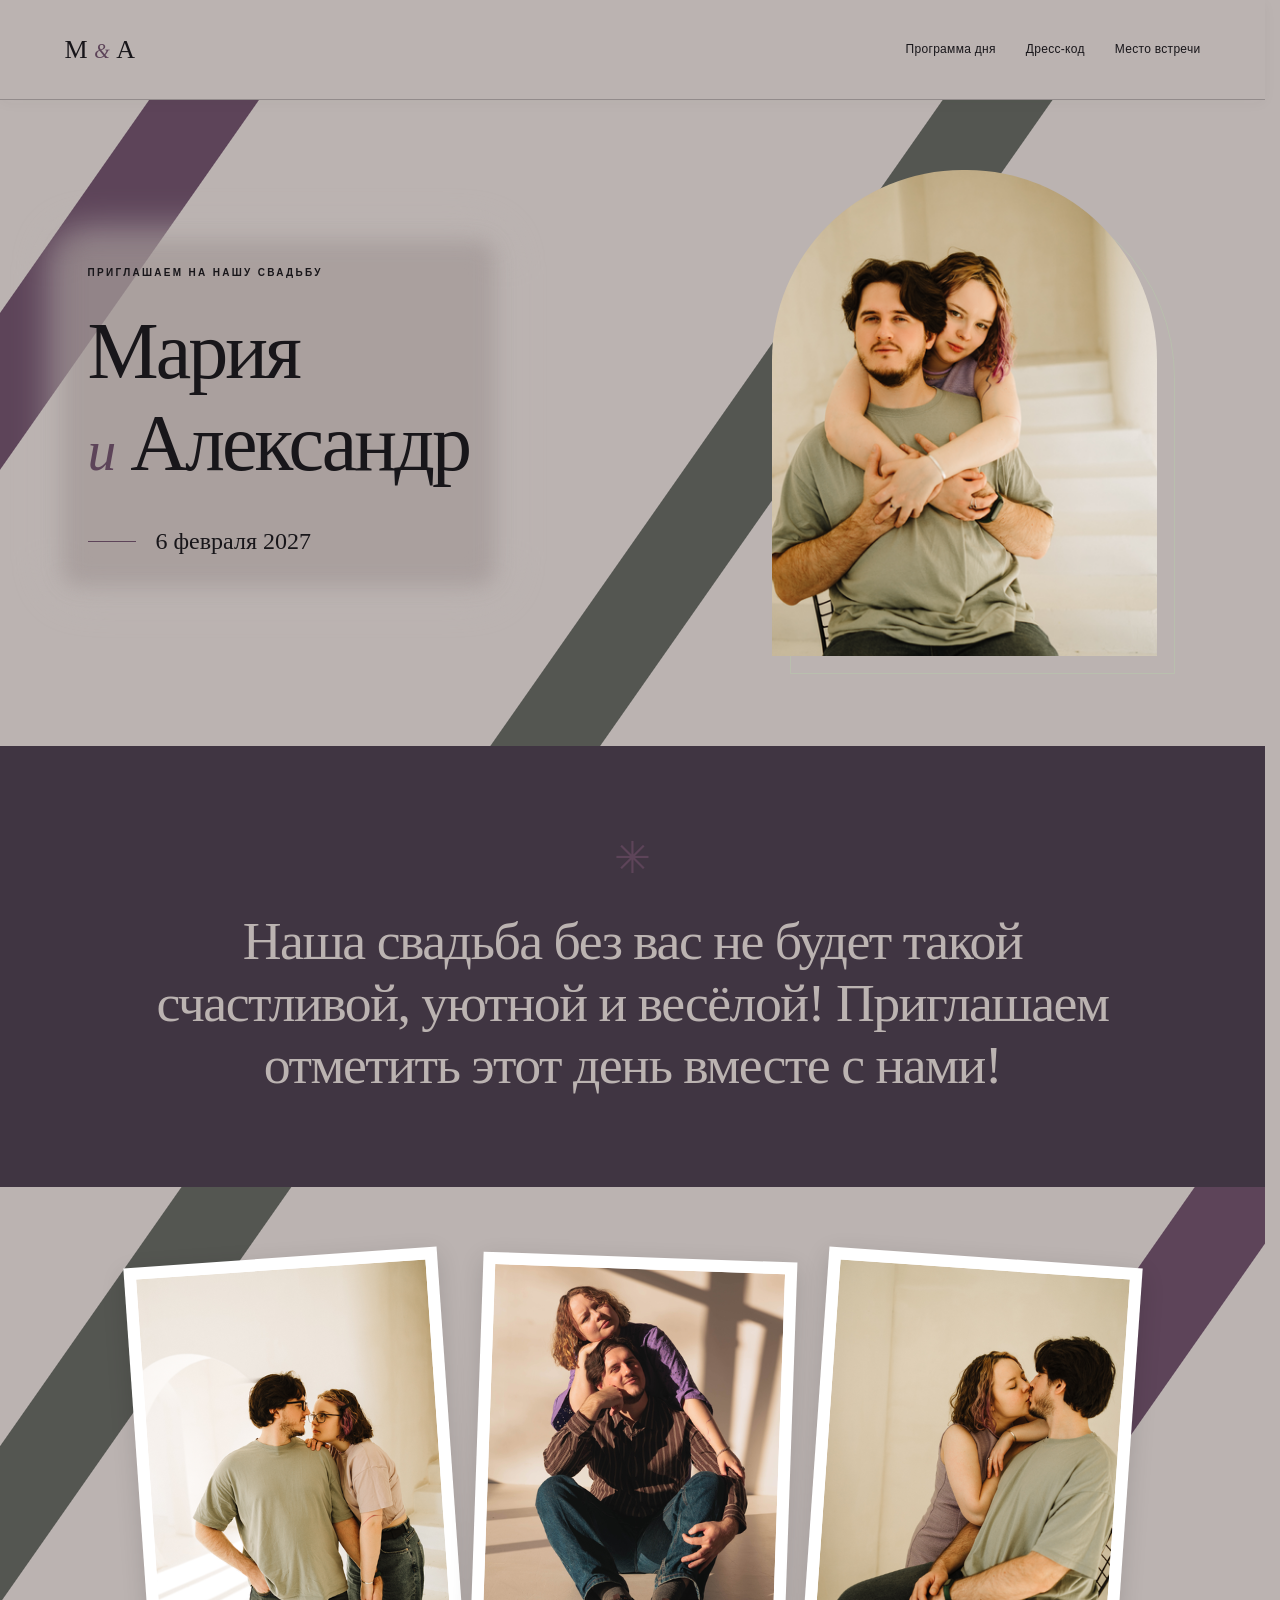
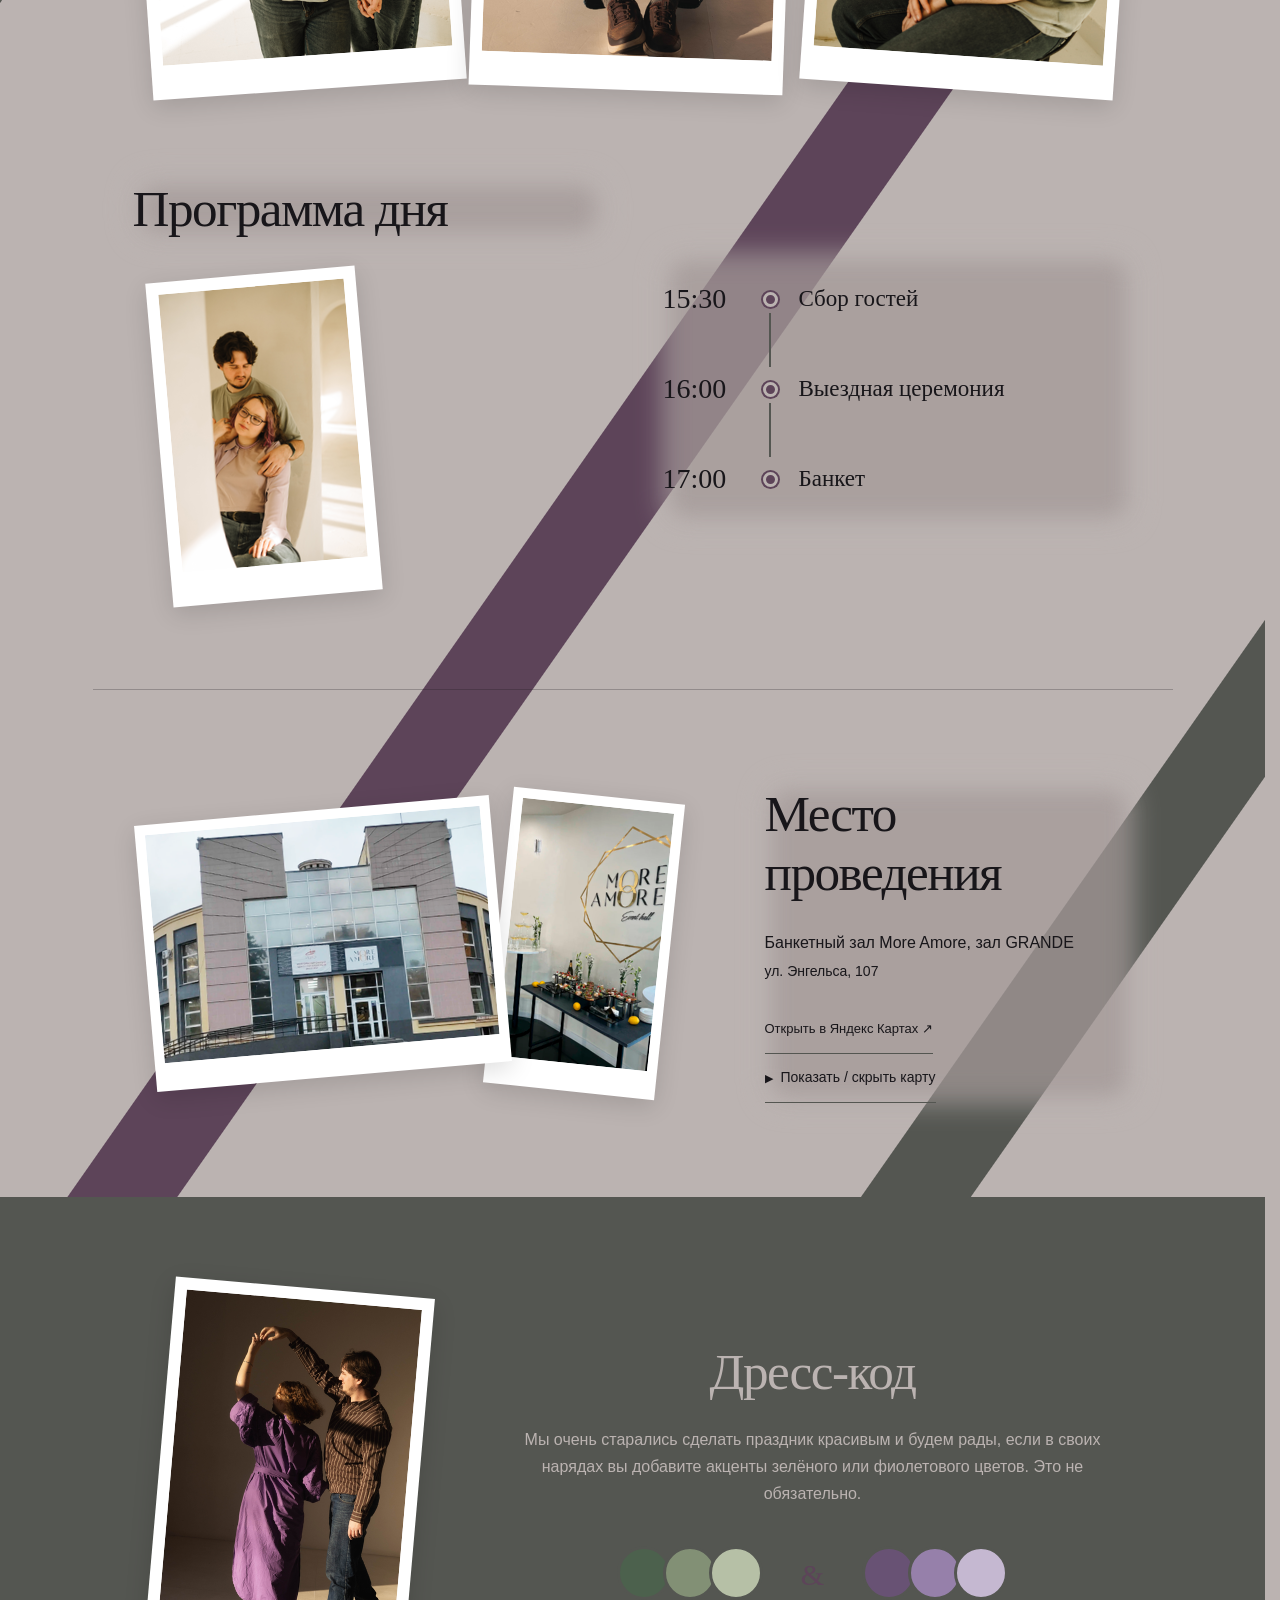
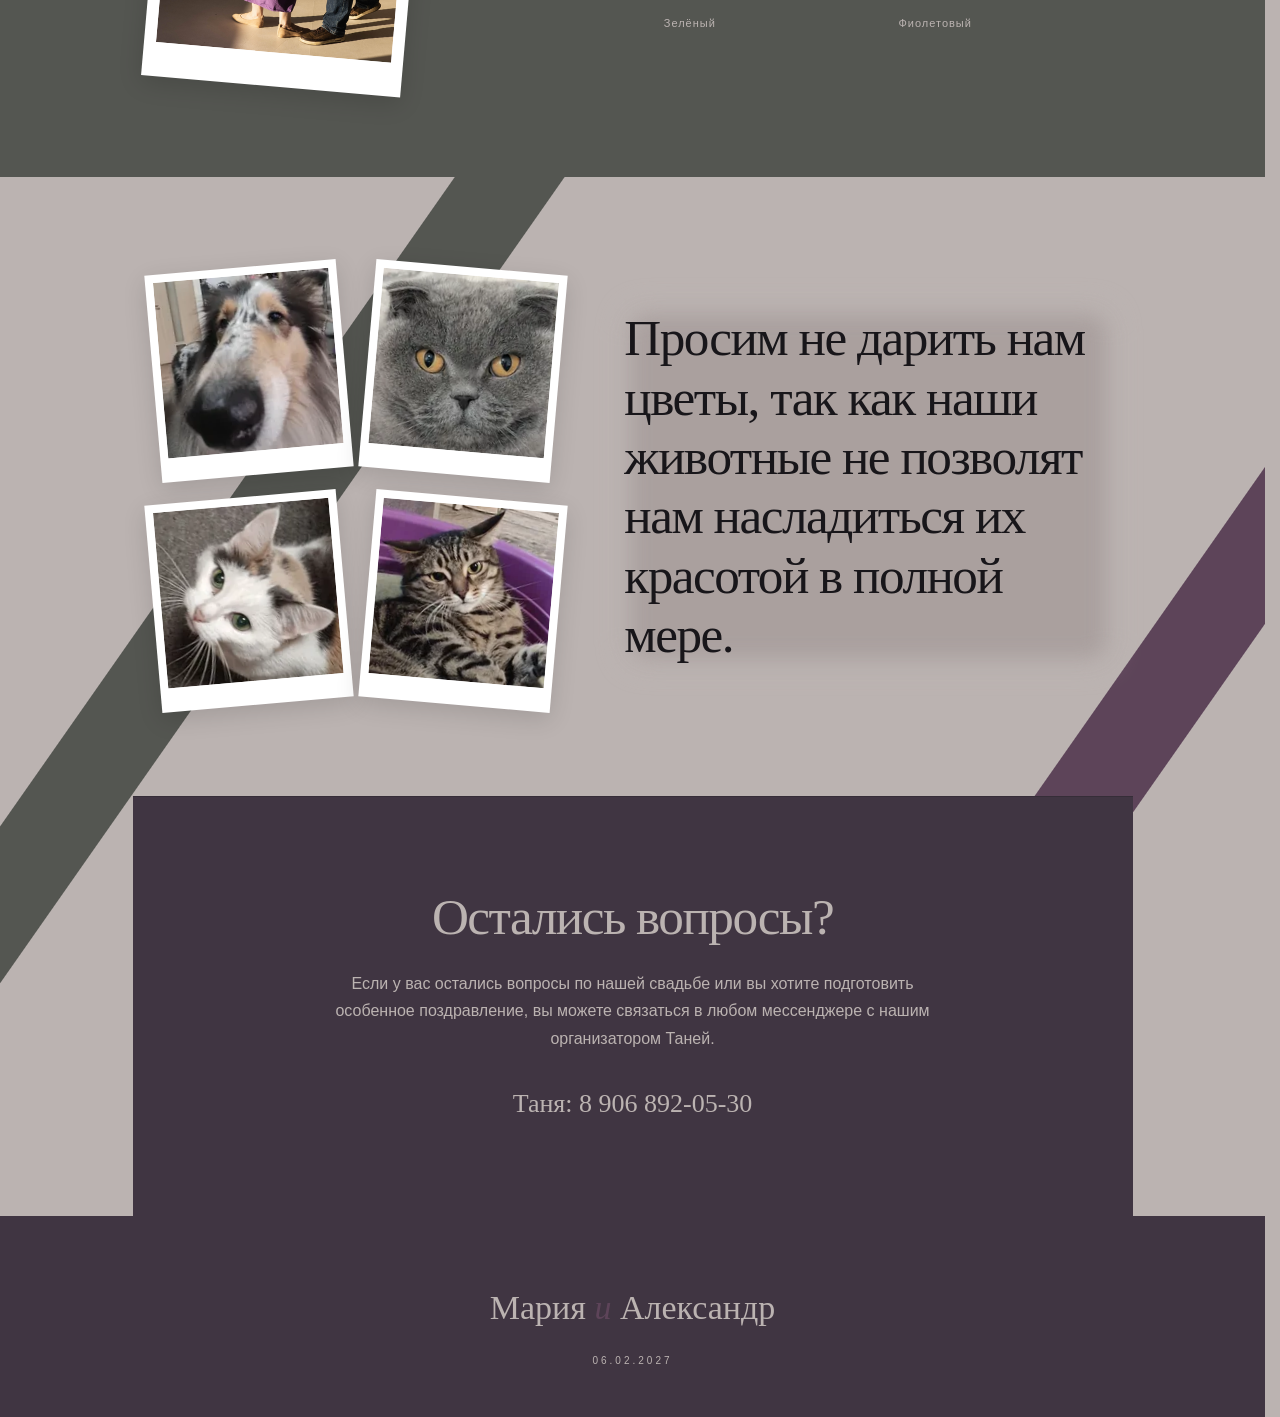
==== commit 05b838f0: "Добавил иконку страницы" ====
--- a/index.html
+++ b/index.html
@@ -7,6 +7,9 @@
   <meta name="description" content="Приглашаем на свадьбу Марии и Александра 6 февраля 2027 года. Программа дня, место встречи и пожелания для гостей.">
   <meta name="theme-color" content="#bbb3b1">
   <title>Мария и Александр — 6 февраля 2027</title>
+  <link rel="icon" href="favicon.ico" type="image/x-icon" sizes="16x16 32x32 48x48 64x64">
+  <link rel="icon" href="favicon.png" type="image/png" sizes="32x32">
+  <link rel="apple-touch-icon" href="apple-touch-icon.png" sizes="180x180">
   <link rel="stylesheet" href="styles.css">
   <script src="page-loader.js"></script>
   <script src="site-layout.js" defer></script>
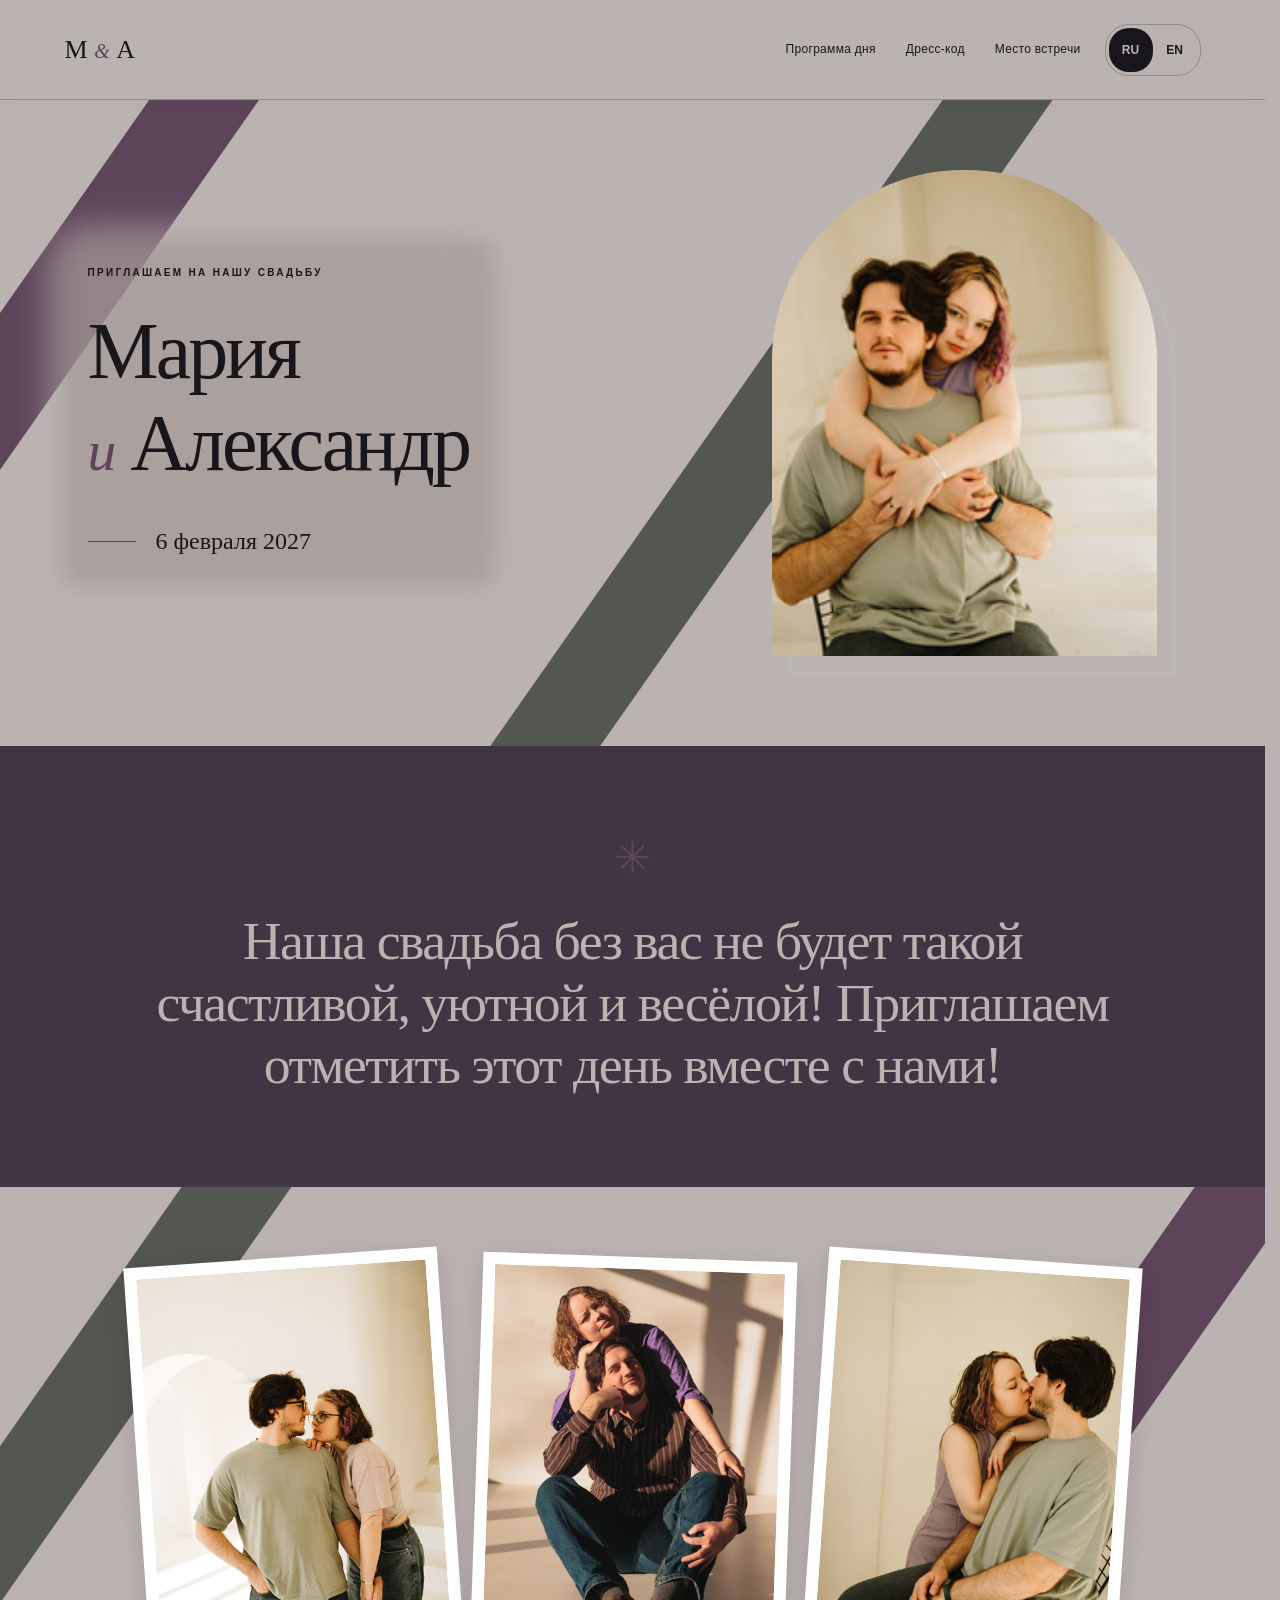
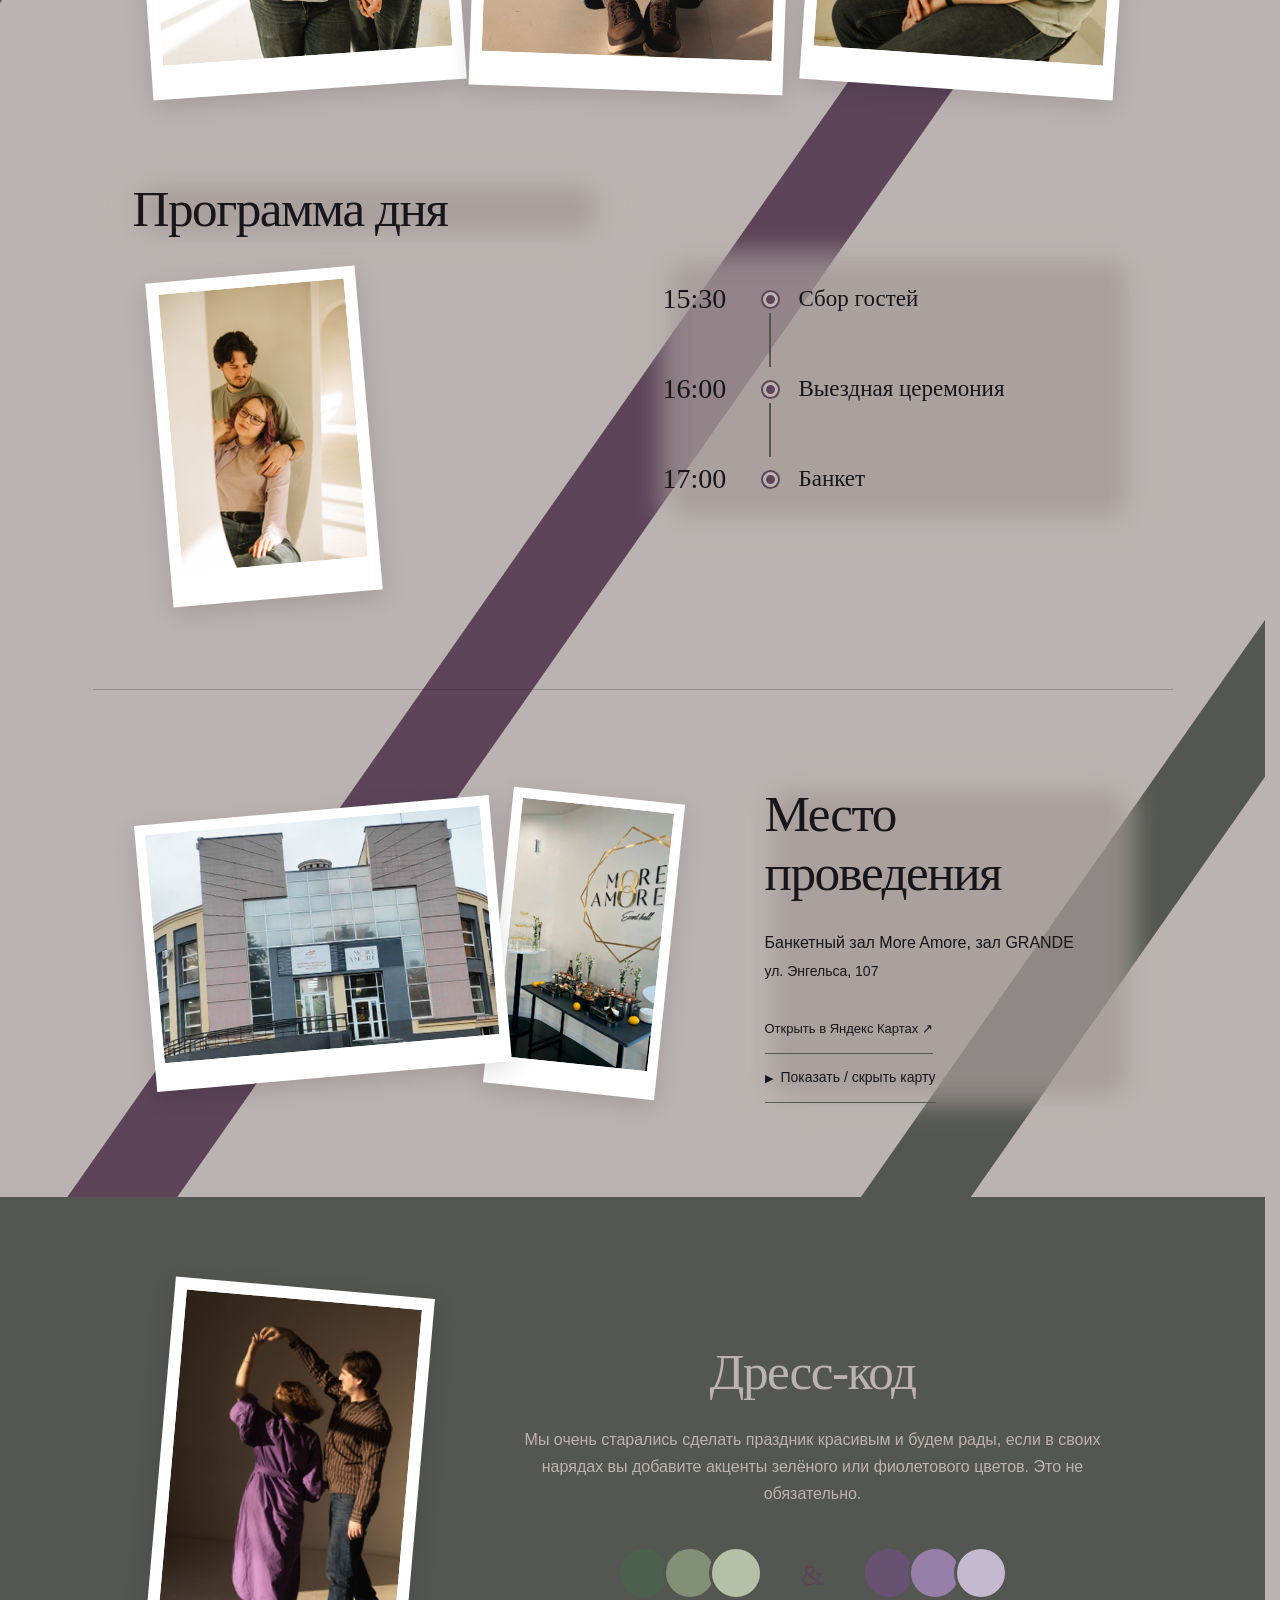
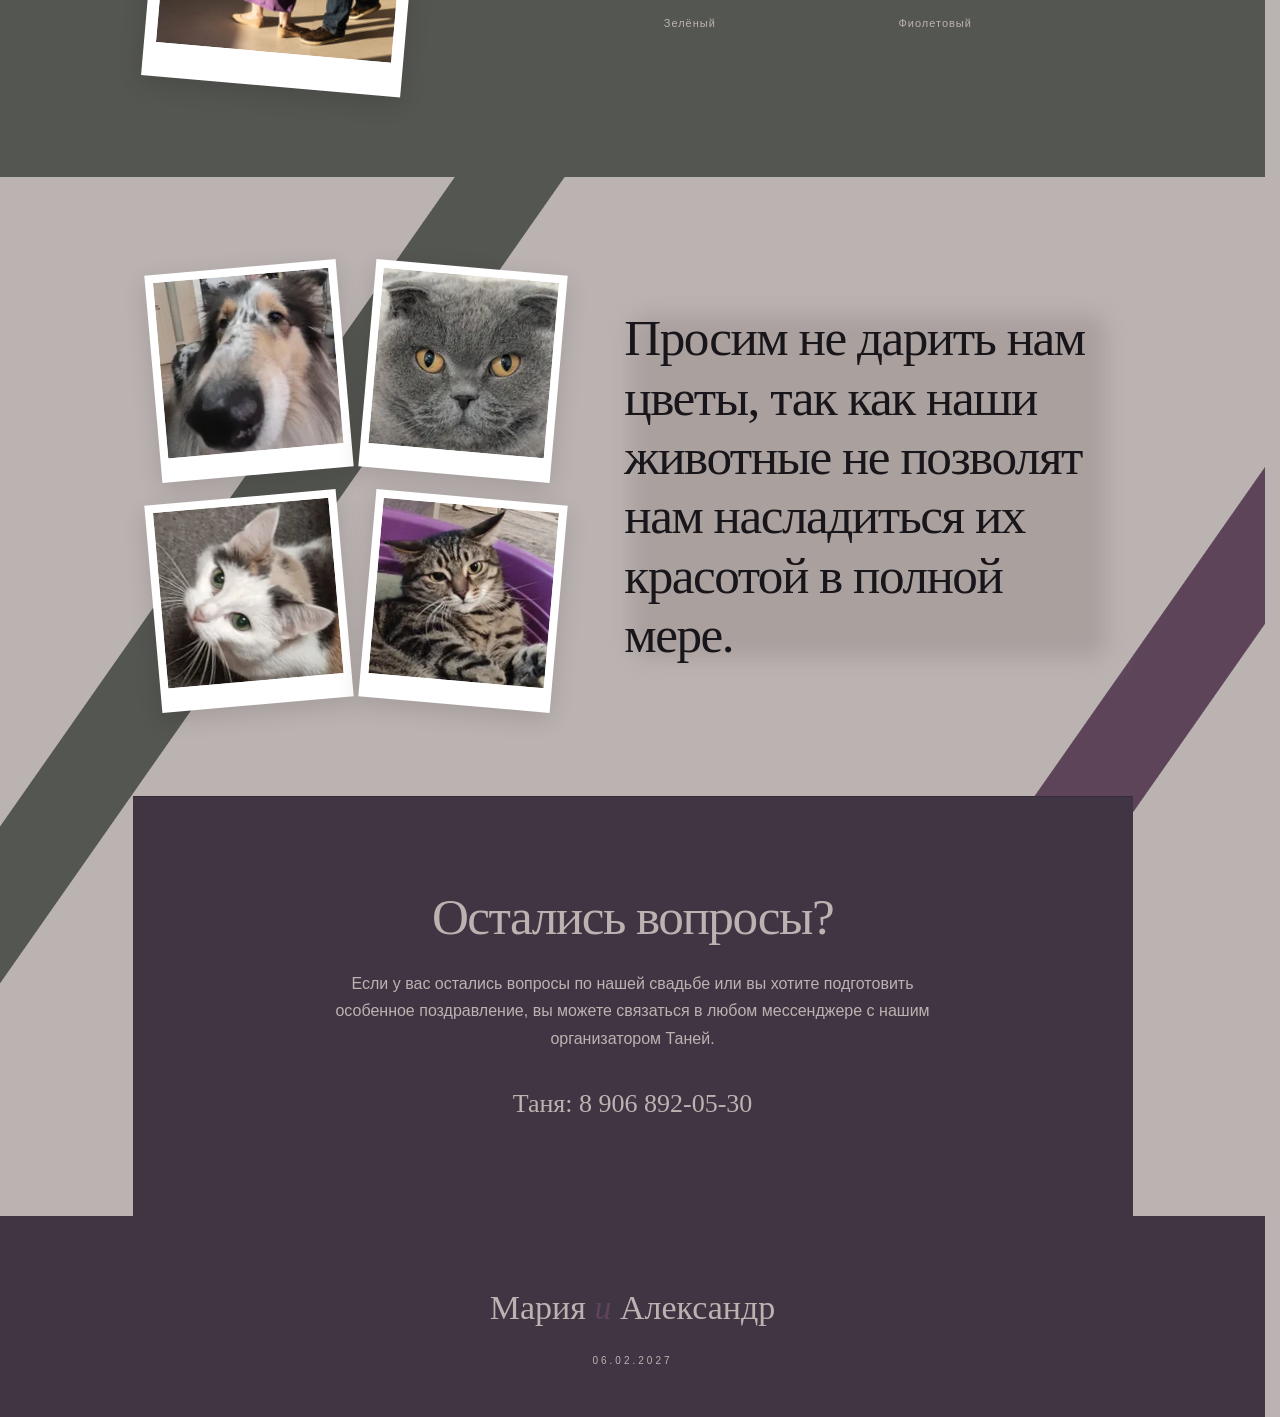
==== commit 9f161706: "Добавил локализацию" ====
--- a/index.html
+++ b/index.html
@@ -4,14 +4,15 @@
   <meta charset="utf-8">
   <meta name="viewport" content="width=device-width, initial-scale=1, viewport-fit=cover">
   <meta name="format-detection" content="telephone=no">
-  <meta name="description" content="Приглашаем на свадьбу Марии и Александра 6 февраля 2027 года. Программа дня, место встречи и пожелания для гостей.">
+  <meta data-i18n-content="description" name="description" content="Приглашаем на свадьбу Марии и Александра 6 февраля 2027 года. Программа дня, место встречи и пожелания для гостей.">
   <meta name="theme-color" content="#bbb3b1">
-  <title>Мария и Александр — 6 февраля 2027</title>
+  <title data-i18n="title">Мария и Александр — 6 февраля 2027</title>
   <link rel="icon" href="favicon.ico" type="image/x-icon" sizes="16x16 32x32 48x48 64x64">
   <link rel="icon" href="favicon.png" type="image/png" sizes="32x32">
   <link rel="apple-touch-icon" href="apple-touch-icon.png" sizes="180x180">
   <link rel="stylesheet" href="styles.css">
   <script src="page-loader.js"></script>
+  <script src="localization.js" defer></script>
   <script src="site-layout.js" defer></script>
   <script src="screen-image-previews.js" defer></script>
   <script src="map-disclosure.js" defer></script>
@@ -19,60 +20,63 @@
 <body class="wedding-page">
   <div class="page-loader" role="status" aria-live="polite" aria-atomic="true">
     <span class="page-loader__spinner" aria-hidden="true"></span>
-    <p>Пожалуйста подождите - приглашение загружается :)</p>
+    <p data-i18n="loading">Пожалуйста подождите - приглашение загружается :)</p>
   </div>
-  <header class="masthead"><a class="monogram" href="#home" aria-label="В начало приглашения">М <span>&</span> А</a><nav aria-label="Разделы приглашения"><a href="#day">Программа дня</a><a href="#dress">Дресс-код</a><a href="#place">Место встречи</a></nav></header>
+  <header class="masthead"><a class="monogram" href="#home" data-i18n-aria-label="homeLabel" aria-label="В начало приглашения"><span data-i18n="mariaInitial">М</span> <span class="monogram-and">&</span> <span data-i18n="alexanderInitial">А</span></a><nav data-i18n-aria-label="navigationLabel" aria-label="Разделы приглашения"><a href="#day" data-i18n="schedule">Программа дня</a><a href="#dress" data-i18n="dressCode">Дресс-код</a><a href="#place" data-i18n="meetingPlace">Место встречи</a></nav><div class="language-switch" role="group" data-i18n-aria-label="languageLabel" aria-label="Язык приглашения" hidden>
+    <button type="button" data-language="ru" lang="ru" aria-label="Русский" aria-pressed="true">RU</button>
+    <button type="button" data-language="en" lang="en" aria-label="English" aria-pressed="false">EN</button>
+  </div></header>
   <main id="home">
     <section class="hero hero--readable" aria-labelledby="names">
       <div class="hero-copy">
-        <p class="eyebrow">ПРИГЛАШАЕМ НА НАШУ СВАДЬБУ</p>
-        <h1 id="names">Мария<br><span class="ampersand">и</span> Александр</h1>
-        <div class="hero-date"><span class="date-line"></span><time datetime="2027-02-06">6 февраля 2027</time></div>
+        <p class="eyebrow" data-i18n="eyebrow">ПРИГЛАШАЕМ НА НАШУ СВАДЬБУ</p>
+        <h1 id="names"><span data-i18n="maria">Мария</span><br><span class="ampersand" data-i18n="and">и</span> <span data-i18n="alexander">Александр</span></h1>
+        <div class="hero-date"><span class="date-line"></span><time datetime="2027-02-06" data-i18n="date">6 февраля 2027</time></div>
       </div>
-      <figure class="hero-photo"><picture class="screen-preview photo-frame" style="--photo-ratio: 493 / 622; --photo-padding: 126.16633%"><source media="screen" srcset="assets/images_person/previews/9-800.png"><img data-image-id="hero" src="assets/images_person/9.jpg" width="4480" height="6720" alt="Мария и Александр" fetchpriority="high"></picture></figure>
+      <figure class="hero-photo"><picture class="screen-preview photo-frame" style="--photo-ratio: 493 / 622; --photo-padding: 126.16633%"><source media="screen" srcset="assets/images_person/previews/9-800.png"><img data-image-id="hero" src="assets/images_person/9.jpg" width="4480" height="6720" data-i18n-alt="couple" alt="Мария и Александр" fetchpriority="high"></picture></figure>
     </section>
 
-    <section class="invitation section-pad" aria-label="Приглашение на свадьбу">
+    <section class="invitation section-pad" data-i18n-aria-label="invitationLabel" aria-label="Приглашение на свадьбу">
       <span class="little-flower" aria-hidden="true">✳</span>
       
-      <p>Наша свадьба без вас не будет такой счастливой, уютной и весёлой! Приглашаем отметить этот день вместе с нами!</p>
+      <p data-i18n="invitation">Наша свадьба без вас не будет такой счастливой, уютной и весёлой! Приглашаем отметить этот день вместе с нами!</p>
     </section>
 
-    <div class="photo-story" aria-label="Свадебные фотокарточки">
-      <figure class="photo-card"><span class="story-photo"><picture class="screen-preview photo-frame" style="--photo-ratio: 3 / 4; --photo-padding: 133.33333%"><source media="screen" srcset="assets/images_person/previews/3-800.png"><img data-image-id="story-2" src="assets/images_person/3.jpg" width="4480" height="6720" loading="lazy" alt="Мария и Александр"></picture></span></figure>
-      <figure class="photo-card"><span class="story-photo"><picture class="screen-preview photo-frame" style="--photo-ratio: 3 / 4; --photo-padding: 133.33333%"><source media="screen" srcset="assets/images_person/previews/16-800.png"><img data-image-id="story" src="assets/images_person/16.jpg" width="1707" height="2560" loading="lazy" alt="Мария и Александр"></picture></span></figure>
-      <figure class="photo-card"><span class="story-photo"><picture class="screen-preview photo-frame" style="--photo-ratio: 3 / 4; --photo-padding: 133.33333%"><source media="screen" srcset="assets/images_person/previews/6-800.png"><img data-image-id="story-3" src="assets/images_person/6.jpg" width="4480" height="6720" loading="lazy" alt="Мария и Александр"></picture></span></figure>
+    <div class="photo-story" data-i18n-aria-label="photosLabel" aria-label="Свадебные фотокарточки">
+      <figure class="photo-card"><span class="story-photo"><picture class="screen-preview photo-frame" style="--photo-ratio: 3 / 4; --photo-padding: 133.33333%"><source media="screen" srcset="assets/images_person/previews/3-800.png"><img data-image-id="story-2" src="assets/images_person/3.jpg" width="4480" height="6720" loading="lazy" data-i18n-alt="couple" alt="Мария и Александр"></picture></span></figure>
+      <figure class="photo-card"><span class="story-photo"><picture class="screen-preview photo-frame" style="--photo-ratio: 3 / 4; --photo-padding: 133.33333%"><source media="screen" srcset="assets/images_person/previews/16-800.png"><img data-image-id="story" src="assets/images_person/16.jpg" width="1707" height="2560" loading="lazy" data-i18n-alt="couple" alt="Мария и Александр"></picture></span></figure>
+      <figure class="photo-card"><span class="story-photo"><picture class="screen-preview photo-frame" style="--photo-ratio: 3 / 4; --photo-padding: 133.33333%"><source media="screen" srcset="assets/images_person/previews/6-800.png"><img data-image-id="story-3" src="assets/images_person/6.jpg" width="4480" height="6720" loading="lazy" data-i18n-alt="couple" alt="Мария и Александр"></picture></span></figure>
     </div>
 
     <section class="day section-pad" id="day" aria-labelledby="day-title">
-      <div class="section-heading"><h2 id="day-title">Программа дня</h2><figure class="photo-card day-photo"><picture class="screen-preview photo-frame" style="--photo-ratio: 365 / 547; --photo-padding: 149.86301%"><source media="screen" srcset="assets/images_person/previews/13-800.png"><img data-image-id="day" src="assets/images_person/13.jpg" width="4480" height="6720" loading="lazy" alt="Мария и Александр"></picture></figure></div>
+      <div class="section-heading"><h2 id="day-title" data-i18n="schedule">Программа дня</h2><figure class="photo-card day-photo"><picture class="screen-preview photo-frame" style="--photo-ratio: 365 / 547; --photo-padding: 149.86301%"><source media="screen" srcset="assets/images_person/previews/13-800.png"><img data-image-id="day" src="assets/images_person/13.jpg" width="4480" height="6720" loading="lazy" data-i18n-alt="couple" alt="Мария и Александр"></picture></figure></div>
       <ol class="timeline">
-        <li><time datetime="2027-02-06T15:30">15:30</time><span class="timeline-dot" aria-hidden="true"></span><h3>Сбор гостей</h3></li>
-        <li><time datetime="2027-02-06T16:00">16:00</time><span class="timeline-dot" aria-hidden="true"></span><h3>Выездная церемония</h3></li>
-        <li><time datetime="2027-02-06T17:00">17:00</time><span class="timeline-dot" aria-hidden="true"></span><h3>Банкет</h3></li>
+        <li><time datetime="2027-02-06T15:30" data-i18n="arrivalTime">15:30</time><span class="timeline-dot" aria-hidden="true"></span><h3 data-i18n="arrival">Сбор гостей</h3></li>
+        <li><time datetime="2027-02-06T16:00" data-i18n="ceremonyTime">16:00</time><span class="timeline-dot" aria-hidden="true"></span><h3 data-i18n="ceremony">Выездная церемония</h3></li>
+        <li><time datetime="2027-02-06T17:00" data-i18n="receptionTime">17:00</time><span class="timeline-dot" aria-hidden="true"></span><h3 data-i18n="reception">Банкет</h3></li>
       </ol>
     </section>
 
     <section class="place place--wide-photo section-pad" id="place" aria-labelledby="place-title">
-      <div class="location-photos"><figure class="location-exterior"><picture class="screen-preview photo-frame" style="--photo-ratio: 868 / 592; --photo-padding: 68.20276%"><source media="screen" srcset="assets/images/previews/location_1-800.png"><img data-image-id="location-exterior" src="assets/images/location_1.png" width="868" height="592" loading="lazy" alt="Фасад здания More Amore и вход в банкетный зал"></picture></figure><figure class="location-interior"><picture class="screen-preview photo-frame" style="--photo-ratio: 363 / 621; --photo-padding: 171.07438%"><source media="screen" srcset="assets/images/previews/location_2-200.png"><img data-image-id="location-interior" src="assets/images/location_2.png" width="363" height="621" loading="lazy" alt="Интерьер More Amore: зона с фуршетным столом"></picture></figure></div>
-      <div class="place-copy"><h2 id="place-title">Место проведения</h2><p class="venue">Банкетный зал More Amore, зал GRANDE</p><p class="address">ул. Энгельса, 107</p>
-        <p><a class="map-link" href="https://yandex.ru/maps/-/CXfKfY5Y" target="_blank" rel="noopener noreferrer">Открыть в Яндекс Картах ↗</a></p>
-        <button class="map-toggle" type="button" aria-expanded="false" aria-controls="venue-map">Показать / скрыть карту</button>
+      <div class="location-photos"><figure class="location-exterior"><picture class="screen-preview photo-frame" style="--photo-ratio: 868 / 592; --photo-padding: 68.20276%"><source media="screen" srcset="assets/images/previews/location_1-800.png"><img data-image-id="location-exterior" src="assets/images/location_1.png" width="868" height="592" loading="lazy" data-i18n-alt="venueExterior" alt="Фасад здания More Amore и вход в банкетный зал"></picture></figure><figure class="location-interior"><picture class="screen-preview photo-frame" style="--photo-ratio: 363 / 621; --photo-padding: 171.07438%"><source media="screen" srcset="assets/images/previews/location_2-200.png"><img data-image-id="location-interior" src="assets/images/location_2.png" width="363" height="621" loading="lazy" data-i18n-alt="venueInterior" alt="Интерьер More Amore: зона с фуршетным столом"></picture></figure></div>
+      <div class="place-copy"><h2 id="place-title" data-i18n="venueTitle">Место проведения</h2><p class="venue" data-i18n="venue">Банкетный зал More Amore, зал GRANDE</p><p class="address" data-i18n="address">ул. Энгельса, 107</p>
+        <p><a class="map-link" href="https://yandex.ru/maps/-/CXfKfY5Y" target="_blank" rel="noopener noreferrer" data-i18n="mapLink">Открыть в Яндекс Картах ↗</a></p>
+        <button class="map-toggle" type="button" aria-expanded="false" aria-controls="venue-map" data-i18n="mapToggle">Показать / скрыть карту</button>
       </div>
       <div class="venue-map" id="venue-map" hidden>
-        <a href="https://yandex.ru/maps/org/more_amore/31075054813/?utm_medium=mapframe&amp;utm_source=maps" class="map-credit" style="top:0">Море Аморе</a>
-        <a href="https://yandex.ru/maps/56/chelyabinsk/category/banquet_hall/184108315/?utm_medium=mapframe&amp;utm_source=maps" class="map-credit" style="top:14px">Банкетный зал в Челябинске</a>
-        <a href="https://yandex.ru/maps/56/chelyabinsk/category/rental_of_venues_for_cultural_events/15215599314/?utm_medium=mapframe&amp;utm_source=maps" class="map-credit" style="top:28px">Аренда площадок для культурно-массовых мероприятий в Челябинске</a>
-        <iframe title="Море Аморе — место проведения свадьбы на Яндекс Картах" src="https://yandex.ru/map-widget/v1/org/more_amore/31075054813/?ll=61.381093%2C55.147762&amp;z=16" width="560" height="400" loading="lazy" allowfullscreen></iframe>
+        <a href="https://yandex.ru/maps/org/more_amore/31075054813/?utm_medium=mapframe&amp;utm_source=maps" class="map-credit" style="top:0" data-i18n="mapVenue">Море Аморе</a>
+        <a href="https://yandex.ru/maps/56/chelyabinsk/category/banquet_hall/184108315/?utm_medium=mapframe&amp;utm_source=maps" class="map-credit" style="top:14px" data-i18n="mapCategory">Банкетный зал в Челябинске</a>
+        <a href="https://yandex.ru/maps/56/chelyabinsk/category/rental_of_venues_for_cultural_events/15215599314/?utm_medium=mapframe&amp;utm_source=maps" class="map-credit" style="top:28px" data-i18n="mapRental">Аренда площадок для культурно-массовых мероприятий в Челябинске</a>
+        <iframe data-i18n-title="mapTitle" title="Море Аморе — место проведения свадьбы на Яндекс Картах" src="https://yandex.ru/map-widget/v1/org/more_amore/31075054813/?ll=61.381093%2C55.147762&amp;z=16" width="560" height="400" loading="lazy" allowfullscreen></iframe>
       </div>
     </section>
 
-    <section class="dress section-pad" id="dress" aria-labelledby="dress-title"><figure class="photo-card dress-photo"><picture class="screen-preview photo-frame" style="--photo-ratio: 452 / 678; --photo-padding: 150.00000%"><source media="screen" srcset="assets/images_person/previews/2-800.png"><img data-image-id="dress" src="assets/images_person/2.jpg" width="1707" height="2560" loading="lazy" alt="Мария и Александр"></picture></figure><div class="dress-copy"><h2 id="dress-title">Дресс-код</h2><p>Мы очень старались сделать праздник красивым и будем рады, если в своих нарядах вы добавите акценты зелёного или фиолетового цветов. Это не обязательно.</p><div class="palette"><div><div class="swatches greens" aria-hidden="true"><span></span><span></span><span></span></div><span>Зелёный</span></div><span class="palette-and" aria-hidden="true">&</span><div><div class="swatches purples" aria-hidden="true"><span></span><span></span><span></span></div><span>Фиолетовый</span></div></div></div></section>
+    <section class="dress section-pad" id="dress" aria-labelledby="dress-title"><figure class="photo-card dress-photo"><picture class="screen-preview photo-frame" style="--photo-ratio: 452 / 678; --photo-padding: 150.00000%"><source media="screen" srcset="assets/images_person/previews/2-800.png"><img data-image-id="dress" src="assets/images_person/2.jpg" width="1707" height="2560" loading="lazy" data-i18n-alt="couple" alt="Мария и Александр"></picture></figure><div class="dress-copy"><h2 id="dress-title" data-i18n="dressCode">Дресс-код</h2><p data-i18n="dressMessage">Мы очень старались сделать праздник красивым и будем рады, если в своих нарядах вы добавите акценты зелёного или фиолетового цветов. Это не обязательно.</p><div class="palette"><div><div class="swatches greens" aria-hidden="true"><span></span><span></span><span></span></div><span data-i18n="green">Зелёный</span></div><span class="palette-and" aria-hidden="true">&</span><div><div class="swatches purples" aria-hidden="true"><span></span><span></span><span></span></div><span data-i18n="purple">Фиолетовый</span></div></div></div></section>
 
-    <section class="wishes section-pad" aria-label="Пожелание о цветах"><div class="animal-cards"><figure><picture class="photo-frame" style="--photo-ratio: 1; --photo-padding: 100.00000%"><source type="image/webp" srcset="animals/photo_5373163315078570329_y-180.webp 1x, animals/photo_5373163315078570329_y-360.webp 2x"><img data-image-id="animal-1" src="animals/photo_5373163315078570329_y-360.jpg" srcset="animals/photo_5373163315078570329_y-180.jpg 1x, animals/photo_5373163315078570329_y-360.jpg 2x" loading="lazy" alt="Собака крупным планом" width="360" height="360"></picture></figure><figure><picture class="photo-frame" style="--photo-ratio: 1; --photo-padding: 100.00000%"><source type="image/webp" srcset="animals/photo_5417868611755386280_y-180.webp 1x, animals/photo_5417868611755386280_y-360.webp 2x"><img data-image-id="animal-2" src="animals/photo_5417868611755386280_y-360.jpg" srcset="animals/photo_5417868611755386280_y-180.jpg 1x, animals/photo_5417868611755386280_y-360.jpg 2x" loading="lazy" alt="Серый кот с янтарными глазами" width="360" height="360"></picture></figure><figure><picture class="photo-frame" style="--photo-ratio: 1; --photo-padding: 100.00000%"><source type="image/webp" srcset="animals/photo_5417868611755386284_y-180.webp 1x, animals/photo_5417868611755386284_y-360.webp 2x"><img data-image-id="animal-3" src="animals/photo_5417868611755386284_y-360.jpg" srcset="animals/photo_5417868611755386284_y-180.jpg 1x, animals/photo_5417868611755386284_y-360.jpg 2x" loading="lazy" alt="Трёхцветная кошка с зелёными глазами" width="360" height="360"></picture></figure><figure><picture class="photo-frame" style="--photo-ratio: 1; --photo-padding: 100.00000%"><source type="image/webp" srcset="animals/photo_5417868611755386286_y-180.webp 1x, animals/photo_5417868611755386286_y-360.webp 2x"><img data-image-id="animal-4" src="animals/photo_5417868611755386286_y-360.jpg" srcset="animals/photo_5417868611755386286_y-180.jpg 1x, animals/photo_5417868611755386286_y-360.jpg 2x" loading="lazy" alt="Полосатый кот" width="360" height="360"></picture></figure></div><p class="flowers-message">Просим не дарить нам цветы, так как наши животные не позволят нам насладиться их красотой в полной мере.</p></section>
+    <section class="wishes section-pad" data-i18n-aria-label="flowersLabel" aria-label="Пожелание о цветах"><div class="animal-cards"><figure><picture class="photo-frame" style="--photo-ratio: 1; --photo-padding: 100.00000%"><source type="image/webp" srcset="animals/photo_5373163315078570329_y-180.webp 1x, animals/photo_5373163315078570329_y-360.webp 2x"><img data-image-id="animal-1" src="animals/photo_5373163315078570329_y-360.jpg" srcset="animals/photo_5373163315078570329_y-180.jpg 1x, animals/photo_5373163315078570329_y-360.jpg 2x" loading="lazy" data-i18n-alt="dog" alt="Собака крупным планом" width="360" height="360"></picture></figure><figure><picture class="photo-frame" style="--photo-ratio: 1; --photo-padding: 100.00000%"><source type="image/webp" srcset="animals/photo_5417868611755386280_y-180.webp 1x, animals/photo_5417868611755386280_y-360.webp 2x"><img data-image-id="animal-2" src="animals/photo_5417868611755386280_y-360.jpg" srcset="animals/photo_5417868611755386280_y-180.jpg 1x, animals/photo_5417868611755386280_y-360.jpg 2x" loading="lazy" data-i18n-alt="greyCat" alt="Серый кот с янтарными глазами" width="360" height="360"></picture></figure><figure><picture class="photo-frame" style="--photo-ratio: 1; --photo-padding: 100.00000%"><source type="image/webp" srcset="animals/photo_5417868611755386284_y-180.webp 1x, animals/photo_5417868611755386284_y-360.webp 2x"><img data-image-id="animal-3" src="animals/photo_5417868611755386284_y-360.jpg" srcset="animals/photo_5417868611755386284_y-180.jpg 1x, animals/photo_5417868611755386284_y-360.jpg 2x" loading="lazy" data-i18n-alt="calicoCat" alt="Трёхцветная кошка с зелёными глазами" width="360" height="360"></picture></figure><figure><picture class="photo-frame" style="--photo-ratio: 1; --photo-padding: 100.00000%"><source type="image/webp" srcset="animals/photo_5417868611755386286_y-180.webp 1x, animals/photo_5417868611755386286_y-360.webp 2x"><img data-image-id="animal-4" src="animals/photo_5417868611755386286_y-360.jpg" srcset="animals/photo_5417868611755386286_y-180.jpg 1x, animals/photo_5417868611755386286_y-360.jpg 2x" loading="lazy" data-i18n-alt="tabbyCat" alt="Полосатый кот" width="360" height="360"></picture></figure></div><p class="flowers-message" data-i18n="flowersMessage">Просим не дарить нам цветы, так как наши животные не позволят нам насладиться их красотой в полной мере.</p></section>
 
-    <section class="contact section-pad" aria-labelledby="contact-title"><h2 id="contact-title">Остались вопросы?</h2><p>Если у вас остались вопросы по нашей свадьбе или вы хотите подготовить особенное поздравление, вы можете связаться в любом мессенджере с нашим организатором Таней.</p><p class="phone">Таня: <span>8 906 892-05-30</span></p></section>
+    <section class="contact section-pad" aria-labelledby="contact-title"><h2 id="contact-title" data-i18n="contactTitle">Остались вопросы?</h2><p data-i18n="contactMessage">Если у вас остались вопросы по нашей свадьбе или вы хотите подготовить особенное поздравление, вы можете связаться в любом мессенджере с нашим организатором Таней.</p><p class="phone"><span data-i18n="organizer">Таня:</span> <span>8 906 892-05-30</span></p></section>
   </main>
-  <footer><div>Мария <span>и</span> Александр</div><time datetime="2027-02-06">06.02.2027</time></footer>
+  <footer><div><span data-i18n="maria">Мария</span> <span class="footer-and" data-i18n="and">и</span> <span data-i18n="alexander">Александр</span></div><time datetime="2027-02-06">06.02.2027</time></footer>
 </body>
 </html>
--- a/styles.css
+++ b/styles.css
@@ -1,4 +1,4 @@
-:root{color-scheme:light;--paper:#f7f5ef;--ink:#303b32;--green:#65745e;--purple:#8a789c;--line:#d9dcd1;--serif:Georgia,'Times New Roman',serif;--sans:Arial,Helvetica,sans-serif}*{box-sizing:border-box}html{scroll-padding-top:24px}body{margin:0;background:var(--paper);color:var(--ink);font-family:var(--sans);font-size:16px;line-height:1.7;padding-left:env(safe-area-inset-left);padding-right:env(safe-area-inset-right)}a{color:inherit}a:focus-visible{outline:2px solid var(--purple);outline-offset:6px}img{display:block;max-width:100%;height:auto}figure,p,h1,h2,h3{margin:0}h1,h2,h3{font-family:var(--serif);font-weight:400}h2{font-size:34px;font-size:clamp(34px,4vw,52px);line-height:1.16;letter-spacing:-1.5px}p{color:#596056}.eyebrow{font-size:10px;letter-spacing:2.3px;font-weight:600;color:var(--green);margin-bottom:24px}.masthead{max-width:1200px;margin:auto;min-height:100px;display:flex;align-items:center;justify-content:space-between;border-bottom:1px solid var(--line);padding:16px 32px;font-size:10px;letter-spacing:1.6px}.masthead a{text-decoration:none}.monogram{font:26px var(--serif);letter-spacing:0}.monogram span{color:var(--purple);font-style:italic;font-size:20px}.masthead>a:last-child{padding:12px 0}.masthead>a:last-child span{margin-left:14px}.hero{max-width:1200px;margin:0 auto;position:relative;display:grid;grid-template-columns:1.15fr 1fr;align-items:center;gap:30px;padding:70px 75px 90px 55px}.hero h1{font-size:52px;font-size:clamp(52px,6.4vw,80px);line-height:1.15;letter-spacing:-3px}.ampersand{color:var(--purple);font-style:italic;font-size:.72em}.hero-date{display:flex;align-items:center;gap:20px;margin-top:32px;font-family:var(--serif);font-size:24px}.date-line{width:48px;height:1px;background:var(--purple)}.hero-note{font-size:13px;line-height:1.8;margin-top:28px}.hero-photo{position:relative;max-width:385px;justify-self:end;width:100%}.hero-photo:before{content:'';position:absolute;top:18px;right:-18px;bottom:-18px;left:18px;inset:18px -18px -18px 18px;border:1px solid #b9bfae;border-radius:190px 190px 0 0;z-index:-1}.hero-photo img{width:100%;border-radius:190px 190px 0 0}.hero-photo figcaption{font-size:8px;letter-spacing:1.8px;text-align:center;margin-top:18px}.hero-side{position:absolute;right:12px;top:40%;writing-mode:vertical-rl;font-size:8px;letter-spacing:2px;color:var(--green)}.section-pad{padding:90px 40px}.invitation{text-align:center;background:#eeeee5}.invitation>p:last-child{max-width:560px;margin:25px auto 0;font-size:16px}.little-flower{display:block;font-size:44px;line-height:1;color:var(--purple);margin-bottom:30px}.invitation h2{font-size:36px;font-size:clamp(36px,4.2vw,54px)}.day{max-width:1080px;margin:auto;display:grid;grid-template-columns:1fr 1fr;gap:60px}.section-heading>p:last-child{font-size:14px;margin-top:24px}.timeline{list-style:none;padding:0;margin:0}.timeline li{display:grid;grid-template-columns:80px 24px 1fr;align-items:center;gap:16px;position:relative;min-height:90px}.timeline time{font:28px var(--serif);color:var(--purple)}.timeline-dot{width:7px;height:7px;background:var(--green);border-radius:50%;justify-self:center;position:relative}.timeline li:not(:last-child) .timeline-dot:after{content:'';position:absolute;top:14px;left:3px;height:62px;width:1px;background:var(--line)}.timeline h3{font-size:23px;line-height:1.3}.place{display:grid;grid-template-columns:1fr 1fr;gap:80px;align-items:center;max-width:1080px;margin:auto;border-top:1px solid var(--line)}.place-art{text-align:center;background:#e7e9df;padding:44px 30px 24px}.arch{border:1px solid #a2ac97;border-radius:150px 150px 0 0;min-height:300px;max-width:260px;margin:auto;display:flex;flex-direction:column;align-items:center;justify-content:center}.arch>span:first-child{font:54px/.95 var(--serif);color:var(--green)}.arch i{font-weight:400}.arch-star{font-size:35px;color:var(--purple);margin-top:28px}.place-art>p{font-size:8px;letter-spacing:2px;margin-top:20px}.venue{margin-top:26px;font-size:16px;color:var(--ink)}.address{font-size:14px;margin-top:4px}.map-link{display:inline-flex;gap:32px;align-items:center;min-height:48px;border-bottom:1px solid var(--green);font-size:13px;text-decoration:none;margin-top:22px}.map-link:hover{color:var(--purple)}.dress{text-align:center;background:#eeebf1}.dress>p:not(.eyebrow){max-width:620px;margin:25px auto 0}.palette{display:flex;justify-content:center;align-items:center;gap:38px;margin-top:38px}.palette>div>span{font-size:11px;letter-spacing:1px;display:block;margin-top:14px}.swatches{display:flex;padding-left:8px}.swatches span{width:54px;height:54px;border-radius:50%;border:3px solid #eeebf1;margin-left:-8px}.greens span:nth-child(1){background:#4c614d}.greens span:nth-child(2){background:#829075}.greens span:nth-child(3){background:#b6c0a6}.purples span:nth-child(1){background:#685274}.purples span:nth-child(2){background:#9680aa}.purples span:nth-child(3){background:#c5b8d1}.palette-and{font:30px var(--serif);color:var(--purple);margin-bottom:28px}.wishes{max-width:1040px;margin:auto;display:grid;grid-template-columns:1fr 1fr;gap:80px;align-items:center}.wishes figure{max-width:340px;transform:rotate(-3deg);padding:12px 12px 32px;background:#fff;box-shadow:0 5px 20px #303b3210}.wishes p:not(.eyebrow){margin-top:24px;font-size:15px}.small-heart{display:block;font:40px var(--serif);color:var(--purple);margin-top:20px}.contact{text-align:center;border-top:1px solid var(--line);max-width:1000px;margin:auto}.contact>p:not(.eyebrow):not(.phone){max-width:600px;margin:24px auto 0}.phone{font-family:var(--serif);font-size:26px;margin-top:30px;color:var(--ink)}.phone span{white-space:nowrap;user-select:text;-webkit-user-select:text}footer{text-align:center;background:#e4e8dd;padding:55px 24px calc(45px + env(safe-area-inset-bottom))}footer>p{font-size:12px;letter-spacing:1px}footer>div{font:34px var(--serif);margin:18px 0;color:var(--ink)}footer>div span{font-style:italic;color:var(--purple)}footer>time{font-size:10px;letter-spacing:3px}@media(min-width:1500px){.hero{padding-top:90px;padding-bottom:110px}}@media(max-width:760px){.masthead{min-height:76px;padding:12px 24px}.masthead>span{display:none}.hero{padding:44px 28px 60px;gap:35px;grid-template-columns:1fr;text-align:center}.hero-copy{padding:0}.hero h1{font-size:48px;font-size:clamp(48px,9vw,70px);letter-spacing:-2px}.hero h1 br{display:none}.hero h1 .ampersand{display:block;line-height:.9;margin:5px 0}.hero-date{justify-content:center;font-size:23px;margin-top:25px}.hero-note{margin-top:20px}.hero-photo{justify-self:center;width:75%;max-width:330px;margin-right:12px}.hero-side{display:none}.section-pad{padding:64px 26px}.day{grid-template-columns:1fr;gap:30px}.section-heading{text-align:center}.timeline{width:100%;max-width:390px;margin:auto}.timeline li{grid-template-columns:68px 18px 1fr;gap:12px;min-height:85px}.timeline time{font-size:26px}.timeline h3{font-size:22px}.timeline li:not(:last-child) .timeline-dot:after{height:57px}.place{grid-template-columns:1fr;gap:36px}.place-art{max-width:360px;width:100%;margin:auto}.place-copy{text-align:center}.wishes{grid-template-columns:1fr;gap:42px}.wishes figure{max-width:290px;width:85%;margin:auto}.wishes>div{text-align:center}.palette{gap:18px}.swatches span{width:46px;height:46px}.phone{font-size:23px}.eyebrow{font-size:9px;letter-spacing:1.8px;margin-bottom:20px}}@media(prefers-reduced-motion:reduce){html{scroll-behavior:auto}}@media print{.hero,.section-pad{padding:25px}.masthead,.hero-side{display:none}body{background:white}.hero{grid-template-columns:1fr 1fr}.hero h1{font-size:44px}.hero-photo{max-width:220px}section{break-inside:avoid}a{color:inherit}}
+:root{color-scheme:light;--paper:#f7f5ef;--ink:#303b32;--green:#65745e;--purple:#8a789c;--line:#d9dcd1;--serif:Georgia,'Times New Roman',serif;--sans:Arial,Helvetica,sans-serif}*{box-sizing:border-box}html{scroll-padding-top:24px}body{margin:0;background:var(--paper);color:var(--ink);font-family:var(--sans);font-size:16px;line-height:1.7;padding-left:env(safe-area-inset-left);padding-right:env(safe-area-inset-right)}a{color:inherit}a:focus-visible{outline:2px solid var(--purple);outline-offset:6px}img{display:block;max-width:100%;height:auto}figure,p,h1,h2,h3{margin:0}h1,h2,h3{font-family:var(--serif);font-weight:400}h2{font-size:34px;font-size:clamp(34px,4vw,52px);line-height:1.16;letter-spacing:-1.5px}p{color:#596056}.eyebrow{font-size:10px;letter-spacing:2.3px;font-weight:600;color:var(--green);margin-bottom:24px}.masthead{max-width:1200px;margin:auto;min-height:100px;display:flex;align-items:center;justify-content:space-between;border-bottom:1px solid var(--line);padding:16px 32px;font-size:10px;letter-spacing:1.6px}.masthead a{text-decoration:none}.monogram{font:26px var(--serif);letter-spacing:0}.monogram .monogram-and{color:var(--purple);font-style:italic;font-size:20px}.masthead>a:last-child{padding:12px 0}.masthead>a:last-child span{margin-left:14px}.hero{max-width:1200px;margin:0 auto;position:relative;display:grid;grid-template-columns:1.15fr 1fr;align-items:center;gap:30px;padding:70px 75px 90px 55px}.hero h1{font-size:52px;font-size:clamp(52px,6.4vw,80px);line-height:1.15;letter-spacing:-3px}.ampersand{color:var(--purple);font-style:italic;font-size:.72em}.hero-date{display:flex;align-items:center;gap:20px;margin-top:32px;font-family:var(--serif);font-size:24px}.date-line{width:48px;height:1px;background:var(--purple)}.hero-note{font-size:13px;line-height:1.8;margin-top:28px}.hero-photo{position:relative;max-width:385px;justify-self:end;width:100%}.hero-photo:before{content:'';position:absolute;top:18px;right:-18px;bottom:-18px;left:18px;inset:18px -18px -18px 18px;border:1px solid #b9bfae;border-radius:190px 190px 0 0;z-index:-1}.hero-photo img{width:100%;border-radius:190px 190px 0 0}.hero-photo figcaption{font-size:8px;letter-spacing:1.8px;text-align:center;margin-top:18px}.hero-side{position:absolute;right:12px;top:40%;writing-mode:vertical-rl;font-size:8px;letter-spacing:2px;color:var(--green)}.section-pad{padding:90px 40px}.invitation{text-align:center;background:#eeeee5}.invitation>p:last-child{max-width:560px;margin:25px auto 0;font-size:16px}.little-flower{display:block;font-size:44px;line-height:1;color:var(--purple);margin-bottom:30px}.invitation h2{font-size:36px;font-size:clamp(36px,4.2vw,54px)}.day{max-width:1080px;margin:auto;display:grid;grid-template-columns:1fr 1fr;gap:60px}.section-heading>p:last-child{font-size:14px;margin-top:24px}.timeline{list-style:none;padding:0;margin:0}.timeline li{display:grid;grid-template-columns:80px 24px 1fr;align-items:center;gap:16px;position:relative;min-height:90px}.timeline time{font:28px var(--serif);color:var(--purple)}.timeline-dot{width:7px;height:7px;background:var(--green);border-radius:50%;justify-self:center;position:relative}.timeline li:not(:last-child) .timeline-dot:after{content:'';position:absolute;top:14px;left:3px;height:62px;width:1px;background:var(--line)}.timeline h3{font-size:23px;line-height:1.3}.place{display:grid;grid-template-columns:1fr 1fr;gap:80px;align-items:center;max-width:1080px;margin:auto;border-top:1px solid var(--line)}.place-art{text-align:center;background:#e7e9df;padding:44px 30px 24px}.arch{border:1px solid #a2ac97;border-radius:150px 150px 0 0;min-height:300px;max-width:260px;margin:auto;display:flex;flex-direction:column;align-items:center;justify-content:center}.arch>span:first-child{font:54px/.95 var(--serif);color:var(--green)}.arch i{font-weight:400}.arch-star{font-size:35px;color:var(--purple);margin-top:28px}.place-art>p{font-size:8px;letter-spacing:2px;margin-top:20px}.venue{margin-top:26px;font-size:16px;color:var(--ink)}.address{font-size:14px;margin-top:4px}.map-link{display:inline-flex;gap:32px;align-items:center;min-height:48px;border-bottom:1px solid var(--green);font-size:13px;text-decoration:none;margin-top:22px}.map-link:hover{color:var(--purple)}.dress{text-align:center;background:#eeebf1}.dress>p:not(.eyebrow){max-width:620px;margin:25px auto 0}.palette{display:flex;justify-content:center;align-items:center;gap:38px;margin-top:38px}.palette>div>span{font-size:11px;letter-spacing:1px;display:block;margin-top:14px}.swatches{display:flex;padding-left:8px}.swatches span{width:54px;height:54px;border-radius:50%;border:3px solid #eeebf1;margin-left:-8px}.greens span:nth-child(1){background:#4c614d}.greens span:nth-child(2){background:#829075}.greens span:nth-child(3){background:#b6c0a6}.purples span:nth-child(1){background:#685274}.purples span:nth-child(2){background:#9680aa}.purples span:nth-child(3){background:#c5b8d1}.palette-and{font:30px var(--serif);color:var(--purple);margin-bottom:28px}.wishes{max-width:1040px;margin:auto;display:grid;grid-template-columns:1fr 1fr;gap:80px;align-items:center}.wishes figure{max-width:340px;transform:rotate(-3deg);padding:12px 12px 32px;background:#fff;box-shadow:0 5px 20px #303b3210}.wishes p:not(.eyebrow){margin-top:24px;font-size:15px}.small-heart{display:block;font:40px var(--serif);color:var(--purple);margin-top:20px}.contact{text-align:center;border-top:1px solid var(--line);max-width:1000px;margin:auto}.contact>p:not(.eyebrow):not(.phone){max-width:600px;margin:24px auto 0}.phone{font-family:var(--serif);font-size:26px;margin-top:30px;color:var(--ink)}.phone span{white-space:nowrap;user-select:text;-webkit-user-select:text}footer{text-align:center;background:#e4e8dd;padding:55px 24px calc(45px + env(safe-area-inset-bottom))}footer>p{font-size:12px;letter-spacing:1px}footer>div{font:34px var(--serif);margin:18px 0;color:var(--ink)}footer>div .footer-and{font-style:italic;color:var(--purple)}footer>time{font-size:10px;letter-spacing:3px}@media(min-width:1500px){.hero{padding-top:90px;padding-bottom:110px}}@media(max-width:760px){.masthead{min-height:76px;padding:12px 24px}.masthead>span{display:none}.hero{padding:44px 28px 60px;gap:35px;grid-template-columns:1fr;text-align:center}.hero-copy{padding:0}.hero h1{font-size:48px;font-size:clamp(48px,9vw,70px);letter-spacing:-2px}.hero h1 br{display:none}.hero h1 .ampersand{display:block;line-height:.9;margin:5px 0}.hero-date{justify-content:center;font-size:23px;margin-top:25px}.hero-note{margin-top:20px}.hero-photo{justify-self:center;width:75%;max-width:330px;margin-right:12px}.hero-side{display:none}.section-pad{padding:64px 26px}.day{grid-template-columns:1fr;gap:30px}.section-heading{text-align:center}.timeline{width:100%;max-width:390px;margin:auto}.timeline li{grid-template-columns:68px 18px 1fr;gap:12px;min-height:85px}.timeline time{font-size:26px}.timeline h3{font-size:22px}.timeline li:not(:last-child) .timeline-dot:after{height:57px}.place{grid-template-columns:1fr;gap:36px}.place-art{max-width:360px;width:100%;margin:auto}.place-copy{text-align:center}.wishes{grid-template-columns:1fr;gap:42px}.wishes figure{max-width:290px;width:85%;margin:auto}.wishes>div{text-align:center}.palette{gap:18px}.swatches span{width:46px;height:46px}.phone{font-size:23px}.eyebrow{font-size:9px;letter-spacing:1.8px;margin-bottom:20px}}@media(prefers-reduced-motion:reduce){html{scroll-behavior:auto}}@media print{.hero,.section-pad{padding:25px}.masthead,.hero-side{display:none}body{background:white}.hero{grid-template-columns:1fr 1fr}.hero h1{font-size:44px}.hero-photo{max-width:220px}section{break-inside:avoid}a{color:inherit}}
 
 .venue-map{grid-column:1/-1;position:relative;overflow:hidden;min-width:0;border:1px solid var(--line);background:#e7e9df}.map-credit{color:#eee;font-size:12px;position:absolute;left:0}.venue-map iframe{position:relative;display:block;width:100%;height:400px;border:0}@media(max-width:760px){.venue-map iframe{height:340px}}
 
@@ -362,3 +362,50 @@
 @media print {
   html.is-loading body { overflow: visible; }
 }
+
+/* Language selection stays within the sticky header on narrow screens. */
+html[lang="en"] .timeline li { grid-template-columns: max-content 24px minmax(0, 1fr); }
+html[lang="en"] .timeline time { white-space: nowrap; }
+.masthead { gap: 24px; }
+.masthead nav { margin-left: auto; }
+.language-switch {
+  display: flex;
+  flex-shrink: 0;
+  padding: 3px;
+  border: 1px solid var(--line);
+  border-radius: 24px;
+}
+.language-switch[hidden] { display: none; }
+.language-switch button {
+  appearance: none;
+  min-width: 44px;
+  min-height: 44px;
+  padding: 0 10px;
+  border: 0;
+  border-radius: 20px;
+  background: transparent;
+  color: var(--ink);
+  font: 600 12px var(--sans);
+  cursor: pointer;
+  touch-action: manipulation;
+}
+.language-switch button[aria-pressed="true"] {
+  background: var(--ink);
+  color: var(--paper);
+}
+.language-switch button:focus-visible {
+  outline: 2px solid var(--purple);
+  outline-offset: 3px;
+}
+@media (max-width: 760px) {
+  html[lang="en"] .timeline li { grid-template-columns: max-content 18px minmax(0, 1fr); }
+  .masthead { flex-wrap: wrap; gap: 4px 16px; }
+  .masthead nav {
+    order: 1;
+    width: 100%;
+    justify-content: center;
+    gap: 0 16px;
+    margin-left: 0;
+  }
+  .language-switch { margin-left: auto; }
+}
